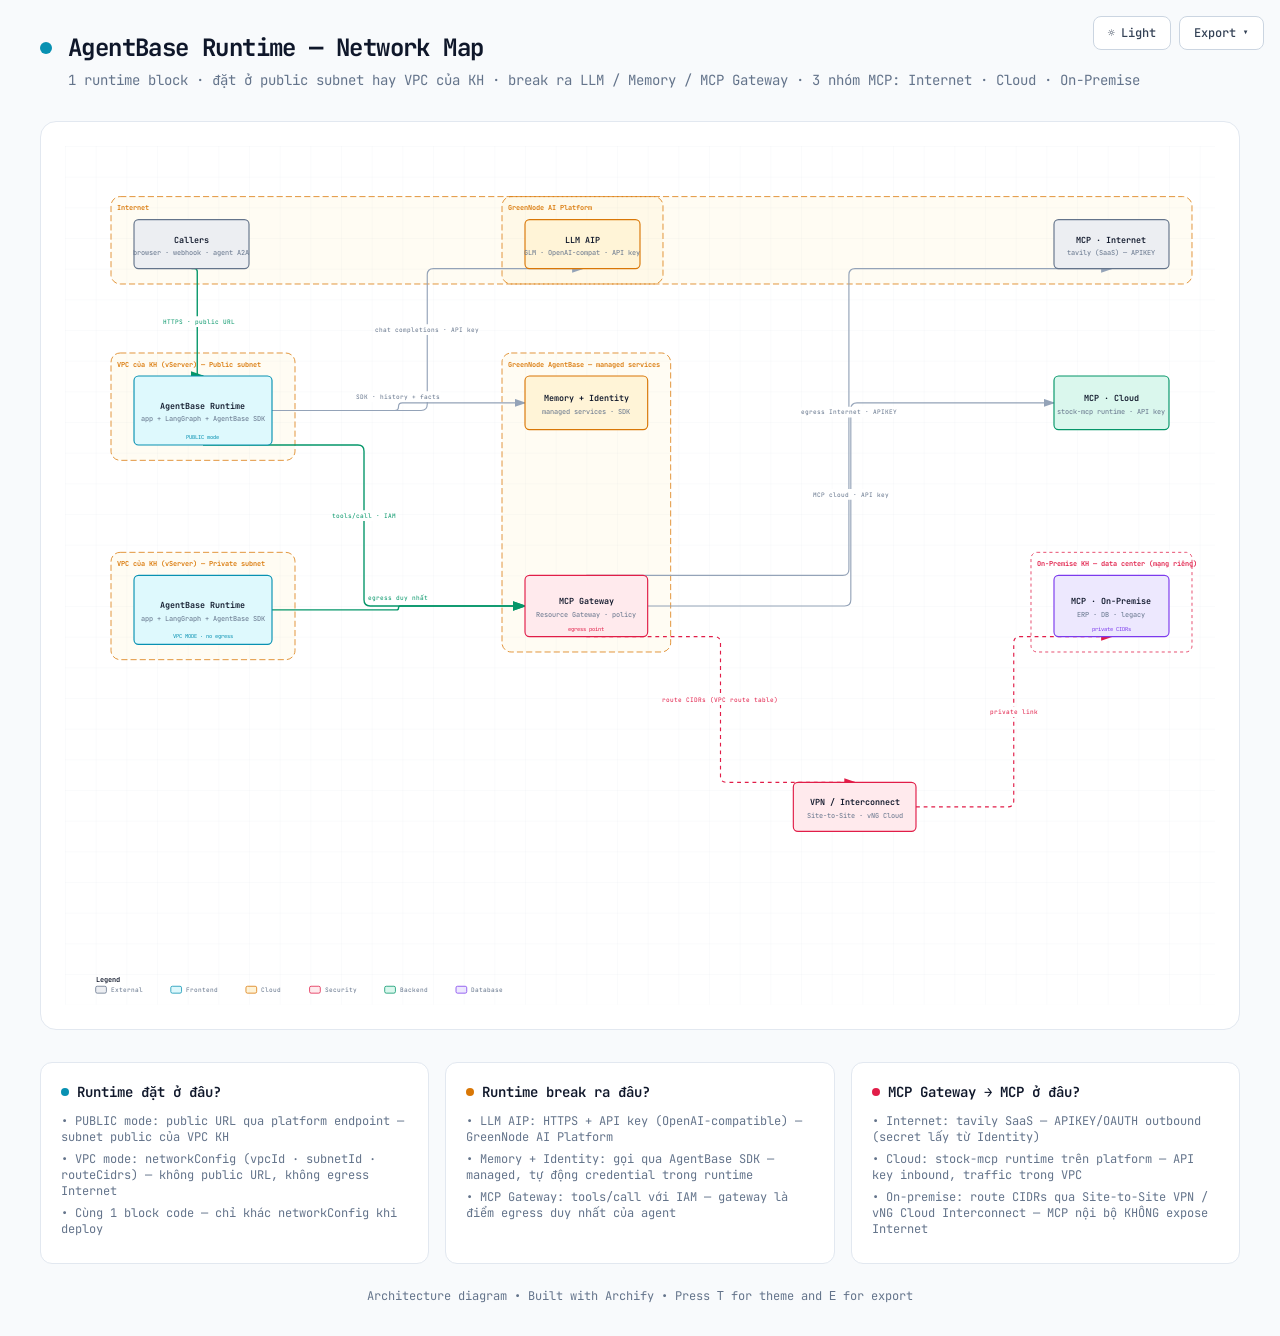
==== docs/agentbase-network-map.html @ 0da99947 "docs: network map AWS-style — AgentBase Runtime + MCP topology + 2 use case - agentbase-network-map." ====
<!DOCTYPE html>
<html lang="en" data-theme="dark">
<head>
  <meta charset="UTF-8">
  <meta name="viewport" content="width=device-width, initial-scale=1.0">
  <meta name="generator" content="archify 2.11.0">
  <title>AgentBase Runtime — Network Map Diagram</title>
  <script>
    // Resolve the theme before first paint so light-preference users don't
    // see a dark flash. The toolbar script below re-applies with UI state.
    (function () {
      try {
        var theme = null;
        try {
          var param = new URLSearchParams(window.location.search).get('theme');
          if (param === 'light' || param === 'dark') theme = param;
        } catch (_) {}
        if (!theme) {
          try { theme = localStorage.getItem('archify-theme'); } catch (_) {}
        }
        if (theme !== 'light' && theme !== 'dark') {
          theme = window.matchMedia('(prefers-color-scheme: light)').matches ? 'light' : 'dark';
        }
        document.documentElement.setAttribute('data-theme', theme);
      } catch (_) {}
    })();
  </script>
  <!-- Async font load: a blackholed network must not block first paint.
       The body font stack falls back to system monospace until it lands. -->
  <link rel="preconnect" href="https://fonts.gstatic.com" crossorigin>
  <link href="https://fonts.googleapis.com/css2?family=JetBrains+Mono:wght@400;500;600;700&display=swap"
        rel="stylesheet" media="print" onload="this.media='all'">
  <noscript>
    <link href="https://fonts.googleapis.com/css2?family=JetBrains+Mono:wght@400;500;600;700&display=swap" rel="stylesheet">
  </noscript>
  <style>
    /* ==========================================================
       THEME VARIABLES — switch by toggling [data-theme] on <html>
       ========================================================== */
    :root,
    [data-theme="dark"] {
      --bg: #020617;
      --grid: #1e293b;
      --text: #ffffff;
      --text-muted: #94a3b8;
      --text-dim: #475569;
      /* UI chrome (menu hints, footer) needs more contrast than SVG .t-dim accents */
      --text-faint: #7d8da1;

      --panel: rgba(15, 23, 42, 0.5);
      --panel-border: #1e293b;
      --lane-fill: rgba(15, 23, 42, 0.22);
      --lane-stroke: #334155;

      --arrow: #64748b;
      --arrow-emphasis: #34d399;

      /* Opaque mask color used behind semi-transparent component fills
         so the arrows drawn underneath are properly hidden. */
      --mask: #0f172a;

      --frontend-fill:    rgba(8, 51, 68, 0.4);
      --frontend-stroke:  #22d3ee;
      --backend-fill:     rgba(6, 78, 59, 0.4);
      --backend-stroke:   #34d399;
      --database-fill:    rgba(76, 29, 149, 0.4);
      --database-stroke:  #a78bfa;
      --cloud-fill:       rgba(120, 53, 15, 0.3);
      --cloud-stroke:     #fbbf24;
      --security-fill:    rgba(136, 19, 55, 0.4);
      --security-stroke:  #fb7185;
      --messagebus-fill:  rgba(251, 146, 60, 0.3);
      --messagebus-stroke:#fb923c;
      --external-fill:    rgba(30, 41, 59, 0.5);
      --external-stroke:  #94a3b8;

      --toolbar-bg:       rgba(15, 23, 42, 0.8);
      --toolbar-border:   #334155;
      --toolbar-text:     #e2e8f0;
      --toolbar-hover:    rgba(15, 23, 42, 0.95);
      --toolbar-menu-bg:  #0f172a;
    }

    [data-theme="light"] {
      --bg: #f8fafc;
      --grid: #e2e8f0;
      --text: #0f172a;
      --text-muted: #64748b;
      --text-dim: #94a3b8;
      --text-faint: #64748b;

      --panel: #ffffff;
      --panel-border: #e2e8f0;
      --lane-fill: rgba(248, 250, 252, 0.65);
      --lane-stroke: #cbd5e1;

      --arrow: #94a3b8;
      --arrow-emphasis: #059669;

      --mask: #ffffff;

      --frontend-fill:    rgba(34, 211, 238, 0.15);
      --frontend-stroke:  #0891b2;
      --backend-fill:     rgba(52, 211, 153, 0.18);
      --backend-stroke:   #059669;
      --database-fill:    rgba(167, 139, 250, 0.2);
      --database-stroke:  #7c3aed;
      --cloud-fill:       rgba(251, 191, 36, 0.18);
      --cloud-stroke:     #d97706;
      --security-fill:    rgba(251, 113, 133, 0.15);
      --security-stroke:  #e11d48;
      --messagebus-fill:  rgba(251, 146, 60, 0.15);
      --messagebus-stroke:#ea580c;
      --external-fill:    rgba(148, 163, 184, 0.18);
      --external-stroke:  #64748b;

      --toolbar-bg:       rgba(255, 255, 255, 0.92);
      --toolbar-border:   #cbd5e1;
      --toolbar-text:     #334155;
      --toolbar-hover:    #ffffff;
      --toolbar-menu-bg:  #ffffff;
    }

    * { margin: 0; padding: 0; box-sizing: border-box; }

    body {
      font-family: 'JetBrains Mono', ui-monospace, SFMono-Regular, Menlo, Consolas, 'DejaVu Sans Mono', 'Liberation Mono', 'Noto Sans Mono CJK SC', 'PingFang SC', 'Hiragino Sans GB', 'Microsoft YaHei', monospace;
      background: var(--bg);
      min-height: 100vh;
      padding: 2rem;
      color: var(--text);
      transition: background 0.2s ease, color 0.2s ease;
    }

    .container { max-width: 1200px; margin: 0 auto; }

    .header { margin-bottom: 2rem; }

    .header-row {
      display: flex;
      align-items: center;
      gap: 1rem;
      margin-bottom: 0.5rem;
    }

    .pulse-dot {
      width: 12px;
      height: 12px;
      background: var(--frontend-stroke);
      border-radius: 50%;
      animation: pulse 2s infinite;
    }

    @keyframes pulse {
      0%, 100% { opacity: 1; }
      50% { opacity: 0.5; }
    }

    h1 {
      font-size: 1.5rem;
      font-weight: 700;
      letter-spacing: -0.025em;
    }

    .subtitle {
      color: var(--text-muted);
      font-size: 0.875rem;
      margin-left: 1.75rem;
    }

    .diagram-container {
      background: var(--panel);
      border-radius: 1rem;
      border: 1px solid var(--panel-border);
      padding: 1.5rem;
      overflow-x: auto;
    }

    svg {
      width: 100%;
      min-width: min(900px, 100%);
      display: block;
    }

    .cards {
      display: grid;
      grid-template-columns: repeat(auto-fit, minmax(280px, 1fr));
      gap: 1rem;
      margin-top: 2rem;
    }

    .card {
      background: var(--panel);
      border-radius: 0.75rem;
      border: 1px solid var(--panel-border);
      padding: 1.25rem;
    }

    .card-header {
      display: flex;
      align-items: center;
      gap: 0.5rem;
      margin-bottom: 0.75rem;
    }

    .card-dot {
      width: 8px;
      height: 8px;
      border-radius: 50%;
    }

    .card-dot.cyan     { background: var(--frontend-stroke); }
    .card-dot.emerald  { background: var(--backend-stroke); }
    .card-dot.violet   { background: var(--database-stroke); }
    .card-dot.amber    { background: var(--cloud-stroke); }
    .card-dot.rose     { background: var(--security-stroke); }
    .card-dot.orange   { background: var(--messagebus-stroke); }
    .card-dot.slate    { background: var(--external-stroke); }

    .card h3 { font-size: 0.875rem; font-weight: 600; color: var(--text); }

    .card ul {
      list-style: none;
      color: var(--text-muted);
      font-size: 0.75rem;
    }

    .card li { margin-bottom: 0.375rem; }

    .footer {
      text-align: center;
      margin-top: 1.5rem;
      color: var(--text-faint);
      font-size: 0.75rem;
    }

    /* ==========================================================
       Print stylesheet — hide interactive controls, force light,
       drop the grid so the diagram doesn't waste ink, use landscape
       so wide diagrams fit, pack summary cards into 2 columns to
       avoid an orphan card on a trailing page.
       ========================================================== */
    @page { size: landscape; margin: 1.5cm; }

    @media print {
      /* Force the FULL light palette — including component fills/strokes and
         lane/arrow colors — so printing from dark theme doesn't put neon
         strokes and translucent dark fills on white paper. */
      :root, [data-theme="dark"], [data-theme="light"] {
        --bg: #ffffff;
        --grid: transparent;
        --panel: #ffffff;
        --panel-border: #e2e8f0;
        --text: #0f172a;
        --text-muted: #475569;
        --text-dim: #94a3b8;
        --text-faint: #64748b;
        --mask: #ffffff;
        --lane-fill: rgba(248, 250, 252, 0.65);
        --lane-stroke: #cbd5e1;
        --arrow: #94a3b8;
        --arrow-emphasis: #059669;
        --frontend-fill:    rgba(34, 211, 238, 0.15);
        --frontend-stroke:  #0891b2;
        --backend-fill:     rgba(52, 211, 153, 0.18);
        --backend-stroke:   #059669;
        --database-fill:    rgba(167, 139, 250, 0.2);
        --database-stroke:  #7c3aed;
        --cloud-fill:       rgba(251, 191, 36, 0.18);
        --cloud-stroke:     #d97706;
        --security-fill:    rgba(251, 113, 133, 0.15);
        --security-stroke:  #e11d48;
        --messagebus-fill:  rgba(251, 146, 60, 0.15);
        --messagebus-stroke:#ea580c;
        --external-fill:    rgba(148, 163, 184, 0.18);
        --external-stroke:  #64748b;
      }
      body { background: #ffffff !important; padding: 0; }
      .container { max-width: none; }
      .toolbar, .archify-toast, .no-print { display: none !important; }
      .diagram-container, .card { box-shadow: none; border-color: #e2e8f0; }
      .cards { grid-template-columns: 1fr 1fr; }
      /* Ensure elements break sensibly across pages */
      .card { break-inside: avoid; page-break-inside: avoid; }
      .diagram-container { break-inside: avoid; page-break-inside: avoid; }
      h1, .subtitle { color: #0f172a; }
    }

    /* ==========================================================
       TOOLBAR (theme toggle + export menu)
       ========================================================== */
    .toolbar {
      position: fixed;
      top: 1rem;
      right: 1rem;
      display: flex;
      gap: 0.5rem;
      z-index: 100;
    }
    .toolbar button {
      background: var(--toolbar-bg);
      color: var(--toolbar-text);
      border: 1px solid var(--toolbar-border);
      padding: 0.5rem 0.875rem;
      border-radius: 0.5rem;
      font-family: inherit;
      font-size: 0.75rem;
      font-weight: 500;
      cursor: pointer;
      backdrop-filter: blur(8px);
      transition: background 0.15s, border-color 0.15s;
      display: inline-flex;
      align-items: center;
      gap: 0.375rem;
    }
    .toolbar button:hover {
      background: var(--toolbar-hover);
      border-color: var(--arrow);
    }
    .toolbar button:focus-visible {
      outline: 2px solid var(--frontend-stroke);
      outline-offset: 2px;
    }
    .toolbar .export-wrap { position: relative; }
    .toolbar .export-menu {
      position: absolute;
      top: calc(100% + 0.375rem);
      right: 0;
      background: var(--toolbar-menu-bg);
      border: 1px solid var(--toolbar-border);
      border-radius: 0.5rem;
      padding: 0.375rem;
      min-width: 160px;
      display: none;
      flex-direction: column;
      box-shadow: 0 4px 20px rgba(0,0,0,0.25);
    }
    .toolbar .export-menu.open { display: flex; }
    .toolbar .export-menu button {
      background: transparent;
      border: 0;
      justify-content: space-between;
      width: 100%;
      text-align: left;
      padding: 0.5rem 0.75rem;
    }
    .toolbar .export-menu button:hover {
      background: var(--toolbar-hover);
    }
    .toolbar .export-menu .hint {
      color: var(--text-faint);
      font-size: 0.625rem;
    }
    .toolbar .export-menu hr {
      border: 0;
      border-top: 1px solid var(--toolbar-border);
      margin: 0.25rem 0.375rem;
      opacity: 0.5;
    }

    /* Toast — brief feedback for actions like "copied" */
    .archify-toast {
      position: fixed;
      top: 1rem;
      left: 50%;
      transform: translateX(-50%) translateY(-8px);
      background: var(--toolbar-menu-bg);
      color: var(--text);
      border: 1px solid var(--toolbar-border);
      padding: 0.5rem 1rem;
      border-radius: 0.5rem;
      font-family: inherit;
      font-size: 0.75rem;
      opacity: 0;
      transition: opacity 0.2s, transform 0.2s;
      z-index: 200;
      pointer-events: none;
      box-shadow: 0 4px 20px rgba(0,0,0,0.25);
    }
    .archify-toast.show {
      opacity: 1;
      transform: translateX(-50%) translateY(0);
    }

    @media (max-width: 720px) {
      body { padding: 1rem; }
      .toolbar {
        position: static;
        justify-content: flex-end;
        margin-bottom: 1rem;
      }
      .header { margin-bottom: 1.25rem; }
      .header-row {
        gap: 0.75rem;
        align-items: flex-start;
      }
      h1 {
        font-size: 1.25rem;
        line-height: 1.25;
      }
      .subtitle {
        margin-left: 0;
        font-size: 0.8125rem;
        line-height: 1.55;
      }
      .diagram-container {
        padding: 0.75rem;
        border-radius: 0.75rem;
      }
      .cards {
        grid-template-columns: 1fr;
        margin-top: 1rem;
      }
    }

    /* ==========================================================
       SVG SEMANTIC CLASSES — use these instead of inline fill/stroke
       ========================================================== */
    .c-grid       { stroke: var(--grid); fill: none; }
    .c-mask       { fill: var(--mask); stroke: none; }

    .c-frontend   { fill: var(--frontend-fill);   stroke: var(--frontend-stroke); }
    .c-backend    { fill: var(--backend-fill);    stroke: var(--backend-stroke); }
    .c-database   { fill: var(--database-fill);   stroke: var(--database-stroke); }
    .c-cloud      { fill: var(--cloud-fill);      stroke: var(--cloud-stroke); }
    .c-security   { fill: var(--security-fill);   stroke: var(--security-stroke); }
    .c-messagebus { fill: var(--messagebus-fill); stroke: var(--messagebus-stroke); }
    .c-external   { fill: var(--external-fill);   stroke: var(--external-stroke); }

    /* Text helpers */
    .t-primary { fill: var(--text); }
    .t-muted   { fill: var(--text-muted); }
    .t-dim     { fill: var(--text-dim); }
    .t-frontend   { fill: var(--frontend-stroke); }
    .t-backend    { fill: var(--backend-stroke); }
    .t-database   { fill: var(--database-stroke); }
    .t-cloud      { fill: var(--cloud-stroke); }
    .t-security   { fill: var(--security-stroke); }
    .t-messagebus { fill: var(--messagebus-stroke); }
    .t-external   { fill: var(--external-stroke); }

    /* Arrows */
    .a-default   { stroke: var(--arrow); fill: none; }
    .a-emphasis  { stroke: var(--arrow-emphasis); fill: none; }
    .a-security  { stroke: var(--security-stroke); fill: none; stroke-dasharray: 5,5; }
    .a-dashed    { stroke: var(--database-stroke); fill: none; stroke-dasharray: 4,4; }

    /* Arrowhead markers reference these */
    .m-default   { fill: var(--arrow); }
    .m-emphasis  { fill: var(--arrow-emphasis); }
    .m-security  { fill: var(--security-stroke); }
    .m-dashed    { fill: var(--database-stroke); }

    /* Dashed boundary variants */
    .c-security-group { fill: transparent; stroke: var(--security-stroke); stroke-dasharray: 4,4; }
    .c-region         { fill: rgba(251, 191, 36, 0.05); stroke: var(--cloud-stroke); stroke-dasharray: 8,4; }
    .c-lane           { fill: var(--lane-fill); stroke: var(--lane-stroke); stroke-dasharray: 6,6; }

    /* Optional trace animation, enabled only by meta.animation = "trace".
       Static diagrams do not carry data-animation and render exactly as before. */
    svg[data-animation="trace"] [data-animate="edge"] {
      stroke-dasharray: 10 8;
      stroke-dashoffset: 54;
      animation: archify-edge-flow 2.4s linear infinite;
      animation-delay: calc(var(--step, 0) * 160ms);
    }
    svg[data-animation="trace"] [data-animate="node"] {
      transform-box: fill-box;
      transform-origin: center;
      animation: archify-node-pulse 3.6s ease-in-out infinite;
      animation-delay: calc(var(--step, 0) * 160ms);
    }
    @keyframes archify-edge-flow {
      to { stroke-dashoffset: 0; }
    }
    @keyframes archify-node-pulse {
      0%, 72%, 100% { filter: none; stroke-width: 1.5; }
      18%, 36% {
        filter: drop-shadow(0 0 8px var(--arrow-emphasis));
        stroke-width: 2.4;
      }
    }
    @media (prefers-reduced-motion: reduce) {
      svg[data-animation="trace"] [data-animate] {
        animation: none !important;
        stroke-dashoffset: 0;
      }
    }
  </style>
</head>
<body>
  <!-- Toolbar: theme toggle + export menu (present on every generated diagram)
       Keyboard: T toggles theme, E opens export menu (when no input focused) -->
  <div class="toolbar" role="toolbar" aria-label="Diagram actions">
    <button id="btn-theme" type="button"
            title="Toggle theme (T)"
            aria-label="Toggle color theme"
            aria-pressed="false">
      <span id="theme-icon" aria-hidden="true">&#9790;</span>
      <span id="theme-label">Dark</span>
    </button>
    <div class="export-wrap">
      <button id="btn-export" type="button"
              title="Export diagram (E)"
              aria-label="Export diagram"
              aria-haspopup="menu"
              aria-expanded="false"
              aria-controls="export-menu">
        Export <span aria-hidden="true">&#9662;</span>
      </button>
      <div class="export-menu" id="export-menu" role="menu" aria-label="Export">
        <button data-action="copy"  type="button" role="menuitem" tabindex="-1">Copy to clipboard <span class="hint">PNG</span></button>
        <hr role="separator">
        <button data-format="png"   type="button" role="menuitem" tabindex="-1">Download PNG</button>
        <button data-format="jpeg"  type="button" role="menuitem" tabindex="-1">Download JPEG</button>
        <button data-format="webp"  type="button" role="menuitem" tabindex="-1">Download WebP</button>
        <hr role="separator">
        <button data-format="svg"   type="button" role="menuitem" tabindex="-1">Download SVG <span class="hint">vector</span></button>
      </div>
    </div>
  </div>

  <div class="container">
    <!-- Header -->
    <div class="header">
      <div class="header-row">
        <div class="pulse-dot"></div>
        <h1>AgentBase Runtime — Network Map</h1>
      </div>
      <p class="subtitle">1 runtime block · đặt ở public subnet hay VPC của KH · break ra LLM / Memory / MCP Gateway · 3 nhóm MCP: Internet · Cloud · On-Premise</p>
    </div>

    <!-- Main Diagram -->
    <div class="diagram-container">
      <svg viewBox="0 0 1500 1120" role="img" aria-label="AgentBase Runtime — Network Map — 1 runtime block · đặt ở public subnet hay VPC của KH · break ra LLM / Memory / MCP Gateway · 3 nhóm MCP: Internet · Cloud · On-Premise (architecture diagram)">
        <!-- Definitions -->
        <defs>
          <marker id="arrowhead" markerWidth="10" markerHeight="7" refX="9" refY="3.5" orient="auto">
            <polygon points="0 0, 10 3.5, 0 7" class="m-default" />
          </marker>
          <marker id="arrowhead-emphasis" markerWidth="10" markerHeight="7" refX="9" refY="3.5" orient="auto">
            <polygon points="0 0, 10 3.5, 0 7" class="m-emphasis" />
          </marker>
          <marker id="arrowhead-security" markerWidth="10" markerHeight="7" refX="9" refY="3.5" orient="auto">
            <polygon points="0 0, 10 3.5, 0 7" class="m-security" />
          </marker>
          <marker id="arrowhead-dashed" markerWidth="10" markerHeight="7" refX="9" refY="3.5" orient="auto">
            <polygon points="0 0, 10 3.5, 0 7" class="m-dashed" />
          </marker>
          <pattern id="grid" width="40" height="40" patternUnits="userSpaceOnUse">
            <path d="M 40 0 L 0 0 0 40" class="c-grid" stroke-width="0.5"/>
          </pattern>
        </defs>

        <!-- Background Grid -->
        <rect width="100%" height="100%" fill="url(#grid)" />

        <!-- Boundaries (behind everything) -->
        <rect x="60" y="66" width="1410" height="114" rx="12" class="c-region" stroke-width="1"/>
        <text x="68" y="84" class="t-cloud" font-size="9" font-weight="600">Internet</text>

        <rect x="570" y="66" width="210" height="114" rx="12" class="c-region" stroke-width="1"/>
        <text x="578" y="84" class="t-cloud" font-size="9" font-weight="600">GreenNode AI Platform</text>

        <rect x="60" y="270" width="240" height="140" rx="12" class="c-region" stroke-width="1"/>
        <text x="68" y="288" class="t-cloud" font-size="9" font-weight="600">VPC của KH (vServer) — Public subnet</text>

        <rect x="60" y="530" width="240" height="140" rx="12" class="c-region" stroke-width="1"/>
        <text x="68" y="548" class="t-cloud" font-size="9" font-weight="600">VPC của KH (vServer) — Private subnet</text>

        <rect x="570" y="270" width="220" height="390" rx="12" class="c-region" stroke-width="1"/>
        <text x="578" y="288" class="t-cloud" font-size="9" font-weight="600">GreenNode AgentBase — managed services</text>

        <rect x="1260" y="530" width="210" height="130" rx="8" class="c-security-group" stroke-width="1"/>
        <text x="1268" y="548" class="t-security" font-size="9" font-weight="600">On-Premise KH — data center (mạng riêng)</text>

        <!-- Connection paths (before components for correct z-order) -->
        <path d="M 165 160 L 168.75 160 Q 172.5 160 172.5 163.75 L 172.5 296.25 Q 172.5 300 176.25 300 L 180 300" class="a-emphasis" stroke-width="1.8" marker-end="url(#arrowhead-emphasis)"/>
        <path d="M 270 345 L 464.5 345 Q 472.5 345 472.5 337 L 472.5 168 Q 472.5 160 480.5 160 L 675 160" class="a-default" stroke-width="1.5" marker-end="url(#arrowhead)"/>
        <path d="M 270 345 L 430 345 Q 435 345 435 340 L 435 340 Q 435 335 440 335 L 600 335" class="a-default" stroke-width="1.5" marker-end="url(#arrowhead)"/>
        <path d="M 180 390 L 382 390 Q 390 390 390 398 L 390 592 Q 390 600 398 600 L 600 600" class="a-emphasis" stroke-width="1.8" marker-end="url(#arrowhead-emphasis)"/>
        <path d="M 270 605 L 432.5 605 Q 435 605 435 602.5 L 435 602.5 Q 435 600 437.5 600 L 600 600" class="a-emphasis" stroke-width="1.8" marker-end="url(#arrowhead-emphasis)"/>
        <path d="M 680 560 L 1014.5 560 Q 1022.5 560 1022.5 552 L 1022.5 168 Q 1022.5 160 1030.5 160 L 1365 160" class="a-default" stroke-width="1.5" marker-end="url(#arrowhead)"/>
        <path d="M 760 600 L 1017 600 Q 1025 600 1025 592 L 1025 343 Q 1025 335 1033 335 L 1290 335" class="a-default" stroke-width="1.5" marker-end="url(#arrowhead)"/>
        <path d="M 680 640 L 847 640 Q 855 640 855 648 L 855 822 Q 855 830 863 830 L 1030 830" class="a-security" stroke-width="1.5" marker-end="url(#arrowhead-security)"/>
        <path d="M 1110 862 L 1229.5 862 Q 1237.5 862 1237.5 854 L 1237.5 648 Q 1237.5 640 1245.5 640 L 1365 640" class="a-security" stroke-width="1.5" marker-end="url(#arrowhead-security)"/>

        <!-- Components -->
        <rect x="90" y="96" width="150" height="64" rx="6" class="c-mask"/>
        <rect x="90" y="96" width="150" height="64" rx="6" class="c-external" stroke-width="1.5"/>
        <text x="165" y="126" class="t-primary" font-size="11" font-weight="600" text-anchor="middle">Callers</text>
        <text x="165" y="142" class="t-muted" font-size="9" text-anchor="middle">browser · webhook · agent A2A</text>

        <rect x="1290" y="96" width="150" height="64" rx="6" class="c-mask"/>
        <rect x="1290" y="96" width="150" height="64" rx="6" class="c-external" stroke-width="1.5"/>
        <text x="1365" y="126" class="t-primary" font-size="11" font-weight="600" text-anchor="middle">MCP · Internet</text>
        <text x="1365" y="142" class="t-muted" font-size="9" text-anchor="middle">tavily (SaaS) — APIKEY</text>

        <rect x="90" y="300" width="180" height="90" rx="6" class="c-mask"/>
        <rect x="90" y="300" width="180" height="90" rx="6" class="c-frontend" stroke-width="1.5"/>
        <text x="180" y="343" class="t-primary" font-size="11" font-weight="600" text-anchor="middle">AgentBase Runtime</text>
        <text x="180" y="359" class="t-muted" font-size="9" text-anchor="middle">app + LangGraph + AgentBase SDK</text>
        <text x="180" y="382" class="t-frontend" font-size="7" text-anchor="middle">PUBLIC mode</text>

        <rect x="90" y="560" width="180" height="90" rx="6" class="c-mask"/>
        <rect x="90" y="560" width="180" height="90" rx="6" class="c-frontend" stroke-width="1.5"/>
        <text x="180" y="603" class="t-primary" font-size="11" font-weight="600" text-anchor="middle">AgentBase Runtime</text>
        <text x="180" y="619" class="t-muted" font-size="9" text-anchor="middle">app + LangGraph + AgentBase SDK</text>
        <text x="180" y="642" class="t-frontend" font-size="7" text-anchor="middle">VPC MODE · no egress</text>

        <rect x="600" y="96" width="150" height="64" rx="6" class="c-mask"/>
        <rect x="600" y="96" width="150" height="64" rx="6" class="c-cloud" stroke-width="1.5"/>
        <text x="675" y="126" class="t-primary" font-size="11" font-weight="600" text-anchor="middle">LLM AIP</text>
        <text x="675" y="142" class="t-muted" font-size="9" text-anchor="middle">GLM · OpenAI-compat · API key</text>

        <rect x="600" y="300" width="160" height="70" rx="6" class="c-mask"/>
        <rect x="600" y="300" width="160" height="70" rx="6" class="c-cloud" stroke-width="1.5"/>
        <text x="680" y="333" class="t-primary" font-size="11" font-weight="600" text-anchor="middle">Memory + Identity</text>
        <text x="680" y="349" class="t-muted" font-size="9" text-anchor="middle">managed services · SDK</text>

        <rect x="600" y="560" width="160" height="80" rx="6" class="c-mask"/>
        <rect x="600" y="560" width="160" height="80" rx="6" class="c-security" stroke-width="1.5"/>
        <text x="680" y="598" class="t-primary" font-size="11" font-weight="600" text-anchor="middle">MCP Gateway</text>
        <text x="680" y="614" class="t-muted" font-size="9" text-anchor="middle">Resource Gateway · policy</text>
        <text x="680" y="632" class="t-security" font-size="7" text-anchor="middle">egress point</text>

        <rect x="1290" y="300" width="150" height="70" rx="6" class="c-mask"/>
        <rect x="1290" y="300" width="150" height="70" rx="6" class="c-backend" stroke-width="1.5"/>
        <text x="1365" y="333" class="t-primary" font-size="11" font-weight="600" text-anchor="middle">MCP · Cloud</text>
        <text x="1365" y="349" class="t-muted" font-size="9" text-anchor="middle">stock-mcp runtime · API key</text>

        <rect x="950" y="830" width="160" height="64" rx="6" class="c-mask"/>
        <rect x="950" y="830" width="160" height="64" rx="6" class="c-security" stroke-width="1.5"/>
        <text x="1030" y="860" class="t-primary" font-size="11" font-weight="600" text-anchor="middle">VPN / Interconnect</text>
        <text x="1030" y="876" class="t-muted" font-size="9" text-anchor="middle">Site-to-Site · vNG Cloud</text>

        <rect x="1290" y="560" width="150" height="80" rx="6" class="c-mask"/>
        <rect x="1290" y="560" width="150" height="80" rx="6" class="c-database" stroke-width="1.5"/>
        <text x="1365" y="598" class="t-primary" font-size="11" font-weight="600" text-anchor="middle">MCP · On-Premise</text>
        <text x="1365" y="614" class="t-muted" font-size="9" text-anchor="middle">ERP · DB · legacy</text>
        <text x="1365" y="632" class="t-database" font-size="7" text-anchor="middle">private CIDRs</text>

        <!-- Connection labels -->
        <rect x="126.80000000000001" y="222" width="96.39999999999999" height="14" rx="3" class="c-mask"/>
        <text x="175" y="232" class="t-backend" font-size="8" text-anchor="middle">HTTPS · public URL</text>
        <rect x="405.1" y="232.5" width="134.8" height="14" rx="3" class="c-mask"/>
        <text x="472.5" y="242.5" class="t-muted" font-size="8" text-anchor="middle">chat completions · API key</text>
        <rect x="379.6" y="320" width="110.8" height="14" rx="3" class="c-mask"/>
        <text x="435" y="330" class="t-muted" font-size="8" text-anchor="middle">SDK · history + facts</text>
        <rect x="346.6" y="475" width="86.8" height="14" rx="3" class="c-mask"/>
        <text x="390" y="485" class="t-backend" font-size="8" text-anchor="middle">tools/call · IAM</text>
        <rect x="394" y="582.5" width="82" height="14" rx="3" class="c-mask"/>
        <text x="435" y="592.5" class="t-backend" font-size="8" text-anchor="middle">egress duy nhất</text>
        <rect x="959.9" y="340" width="125.19999999999999" height="14" rx="3" class="c-mask"/>
        <text x="1022.5" y="350" class="t-muted" font-size="8" text-anchor="middle">egress Internet · APIKEY</text>
        <rect x="974.4" y="447.5" width="101.2" height="14" rx="3" class="c-mask"/>
        <text x="1025" y="457.5" class="t-muted" font-size="8" text-anchor="middle">MCP cloud · API key</text>
        <rect x="780.4" y="715" width="149.2" height="14" rx="3" class="c-mask"/>
        <text x="855" y="725" class="t-security" font-size="8" text-anchor="middle">route CIDRs (VPC route table)</text>
        <rect x="1203.7" y="731" width="67.6" height="14" rx="3" class="c-mask"/>
        <text x="1237.5" y="741" class="t-security" font-size="8" text-anchor="middle">private link</text>

        <!-- Legend -->
        <text x="40" y="1091" class="t-primary" font-size="9" font-weight="600">Legend</text>
        <rect x="40" y="1096" width="14" height="9" rx="2" class="c-external" stroke-width="1"/>
        <text x="60" y="1104" class="t-muted" font-size="8">External</text>
        <rect x="138" y="1096" width="14" height="9" rx="2" class="c-frontend" stroke-width="1"/>
        <text x="158" y="1104" class="t-muted" font-size="8">Frontend</text>
        <rect x="236" y="1096" width="14" height="9" rx="2" class="c-cloud" stroke-width="1"/>
        <text x="256" y="1104" class="t-muted" font-size="8">Cloud</text>
        <rect x="319" y="1096" width="14" height="9" rx="2" class="c-security" stroke-width="1"/>
        <text x="339" y="1104" class="t-muted" font-size="8">Security</text>
        <rect x="417" y="1096" width="14" height="9" rx="2" class="c-backend" stroke-width="1"/>
        <text x="437" y="1104" class="t-muted" font-size="8">Backend</text>
        <rect x="510" y="1096" width="14" height="9" rx="2" class="c-database" stroke-width="1"/>
        <text x="530" y="1104" class="t-muted" font-size="8">Database</text>
      </svg>
    </div>

    <!-- Info Cards -->
    <div class="cards">
      <div class="card">
        <div class="card-header">
          <div class="card-dot cyan"></div>
          <h3>Runtime đặt ở đâu?</h3>
        </div>
        <ul>
          <li>&bull; PUBLIC mode: public URL qua platform endpoint — subnet public của VPC KH</li>
          <li>&bull; VPC mode: networkConfig (vpcId · subnetId · routeCidrs) — không public URL, không egress Internet</li>
          <li>&bull; Cùng 1 block code — chỉ khác networkConfig khi deploy</li>
        </ul>
      </div>

      <div class="card">
        <div class="card-header">
          <div class="card-dot amber"></div>
          <h3>Runtime break ra đâu?</h3>
        </div>
        <ul>
          <li>&bull; LLM AIP: HTTPS + API key (OpenAI-compatible) — GreenNode AI Platform</li>
          <li>&bull; Memory + Identity: gọi qua AgentBase SDK — managed, tự động credential trong runtime</li>
          <li>&bull; MCP Gateway: tools/call với IAM — gateway là điểm egress duy nhất của agent</li>
        </ul>
      </div>

      <div class="card">
        <div class="card-header">
          <div class="card-dot rose"></div>
          <h3>MCP Gateway → MCP ở đâu?</h3>
        </div>
        <ul>
          <li>&bull; Internet: tavily SaaS — APIKEY/OAUTH outbound (secret lấy từ Identity)</li>
          <li>&bull; Cloud: stock-mcp runtime trên platform — API key inbound, traffic trong VPC</li>
          <li>&bull; On-premise: route CIDRs qua Site-to-Site VPN / vNG Cloud Interconnect — MCP nội bộ KHÔNG expose Internet</li>
        </ul>
      </div>
    </div>

    <!-- Footer -->
    <p class="footer">
      Architecture diagram &bull; Built with Archify<span class="no-print"> &bull; Press <kbd>T</kbd> for theme and <kbd>E</kbd> for export</span>
    </p>
  </div>

  <script>
    /* ============================================================
       Theme toggle — persists to localStorage, respects system pref
       ============================================================ */
    var Archify = {};

    Archify.theme = (function () {
      var STORAGE_KEY = 'archify-theme';
      var html = document.documentElement;
      var btn = document.getElementById('btn-theme');
      var icon = document.getElementById('theme-icon');
      var label = document.getElementById('theme-label');

      // localStorage can throw (blocked cookies, sandboxed iframes); the whole
      // script element dies on an uncaught error, so guard every access.
      function readStored() {
        try { return localStorage.getItem(STORAGE_KEY); } catch (_) { return null; }
      }
      function writeStored(value) {
        try { localStorage.setItem(STORAGE_KEY, value); } catch (_) {}
      }
      function urlOverride() {
        // URL param wins (useful for deterministic screenshots / share links)
        try {
          var param = new URLSearchParams(window.location.search).get('theme');
          if (param === 'light' || param === 'dark') return param;
        } catch (_) {}
        return null;
      }

      function resolveInitial() {
        var fromUrl = urlOverride();
        if (fromUrl) return fromUrl;
        var saved = readStored();
        if (saved === 'light' || saved === 'dark') return saved;
        return window.matchMedia('(prefers-color-scheme: light)').matches ? 'light' : 'dark';
      }

      function apply(theme) {
        html.setAttribute('data-theme', theme);
        icon.textContent = theme === 'dark' ? '\u263E' : '\u263C';
        label.textContent = theme === 'dark' ? 'Dark' : 'Light';
        btn.setAttribute('aria-pressed', theme === 'light' ? 'true' : 'false');
      }

      function toggle() {
        var next = html.getAttribute('data-theme') === 'dark' ? 'light' : 'dark';
        apply(next);
        writeStored(next);
      }

      apply(resolveInitial());
      btn.addEventListener('click', toggle);

      // Follow live OS theme changes while the user has no explicit preference.
      try {
        var media = window.matchMedia('(prefers-color-scheme: light)');
        var onChange = function (e) {
          var saved = readStored();
          if (urlOverride() || saved === 'light' || saved === 'dark') return;
          apply(e.matches ? 'light' : 'dark');
        };
        if (media.addEventListener) media.addEventListener('change', onChange);
        else if (media.addListener) media.addListener(onChange);
      } catch (_) {}

      return { toggle: toggle };
    })();

    /* ============================================================
       Export — PNG / JPEG / WebP / SVG (download) and Copy PNG (clipboard)

       Raster exports are always rendered at 4x source resolution for
       maximum sharpness. The trick: we set the serialized SVG's
       `width`/`height` to viewBox * 4 so the browser rasterizes the
       vectors at that resolution natively. drawImage then draws at
       the image's natural size (no upscaling = no blur).

       JPEG/WebP paint the current theme's background explicitly since
       those formats have no alpha channel.
       ============================================================ */
    (function () {
      var RASTER_SCALE = 4;

      function diagramFilename() {
        var title = (document.title || 'diagram')
          .replace(/\s+Architecture(\s+Diagram)?$/i, '')
          .replace(/\s+Diagram$/i, '')
          .trim();
        return title.replace(/[^a-z0-9_\-]+/gi, '-')
                    .toLowerCase()
                    .replace(/^-+|-+$/g, '') || 'diagram';
      }

      function currentBg() {
        return getComputedStyle(document.body).backgroundColor || '#ffffff';
      }

      /**
       * Serialize the main SVG into a standalone document.
       *
       * Two modes:
       * - Default (opts.autoTheme=false) — locks the serialized SVG to the
       *   viewer's current theme. Used by the raster pipeline
       *   (PNG/JPEG/WebP/clipboard) because canvas rasterization needs
       *   deterministic colors; a raster cannot react to
       *   prefers-color-scheme after encoding.
       * - autoTheme=true — emits BOTH dark and light variable sets plus a
       *   `@media (prefers-color-scheme)` rule so the resulting SVG
       *   self-themes when embedded in GitHub READMEs or other hosts that
       *   expose a color scheme. Used for "Download SVG".
       */
      function serializeSvg(scale, opts) {
        // scale: integer multiplier for intrinsic SVG pixel dimensions used by
        // the raster path. Defaults to 1 (natural size) for SVG download.
        scale = scale || 1;
        opts = opts || {};
        var autoTheme = opts.autoTheme === true;

        var svg = document.querySelector('.diagram-container svg');
        var clone = svg.cloneNode(true);

        var vb = svg.viewBox.baseVal;
        // Scale width/height so the browser rasterizes the vectors at target
        // resolution directly. viewBox stays unchanged so coordinates don't
        // shift. This is the key to sharp rasters — do NOT scale later via
        // canvas upscaling.
        clone.setAttribute('width', vb.width * scale);
        clone.setAttribute('height', vb.height * scale);
        clone.setAttribute('xmlns', 'http://www.w3.org/2000/svg');

        // Only the SVG-relevant rules: semantic classes, markers, and the
        // theme variable blocks. Toolbar/cards/print CSS can never apply
        // inside a standalone SVG and would only bloat the export.
        var hostStyle = (function () {
          var out = [];
          Array.prototype.forEach.call(document.styleSheets, function (sheet) {
            var rules;
            try { rules = sheet.cssRules; } catch (_) { return; } // cross-origin
            if (!rules) return;
            Array.prototype.forEach.call(rules, function (rule) {
              if (rule.type !== 1) return; // plain style rules only
              var sel = rule.selectorText || '';
              if (/(^|,)\s*(svg|:root|\[data-theme|\.c-|\.t-|\.a-|\.m-)/.test(sel)) {
                out.push(rule.cssText);
              }
            });
          });
          return out.join('\n');
        })();

        // Derive the variable list from the stylesheet so newly added theme
        // variables can never be missed by the export pipeline again
        // (--lane-fill/--lane-stroke once were).
        var varNames = (function () {
          var seen = {};
          var names = [];
          (hostStyle.match(/--[a-zA-Z0-9-]+(?=\s*:)/g) || []).forEach(function (n) {
            if (!seen[n]) { seen[n] = true; names.push(n); }
          });
          return names;
        })();

        // Resolve the full variable set for a given data-theme via an
        // off-DOM probe, independent of what the viewer is currently set to.
        function resolveVars(themeAttr) {
          var probe = document.createElement('div');
          probe.setAttribute('data-theme', themeAttr);
          probe.style.cssText = 'position:absolute;width:0;height:0;visibility:hidden;';
          document.body.appendChild(probe);
          try {
            var c = getComputedStyle(probe);
            return varNames.map(function (n) {
              return n + ': ' + c.getPropertyValue(n).trim() + ';';
            }).join(' ');
          } finally {
            document.body.removeChild(probe);
          }
        }

        // Prepend a local()-only @font-face block for each weight so that the
        // sandboxed image-rendering context used during PNG/JPEG/WebP export
        // can find JetBrains Mono if the user has it installed locally, and
        // falls through cleanly to the monospace stack otherwise. The usual
        // Google-Fonts <link> in the host document is unreachable from the
        // serialized SVG, so url()-sourced faces would just hang.
        var fontFallback = [400, 500, 600, 700].map(function (w) {
          return "@font-face { font-family: 'JetBrains Mono'; font-weight: " + w +
                 "; src: local('JetBrains Mono'), local('JetBrainsMono-Regular'); }";
        }).join('\n');

        var style = document.createElementNS('http://www.w3.org/2000/svg', 'style');
        var bgRect = document.createElementNS('http://www.w3.org/2000/svg', 'rect');
        bgRect.setAttribute('width', '100%');
        bgRect.setAttribute('height', '100%');

        if (autoTheme) {
          // Dual-theme SVG. Dark is the default (so hosts without
          // prefers-color-scheme still render), light swaps in via media
          // query, and svg[data-theme="..."] still lets downstream
          // consumers force a specific theme.
          var darkVars = resolveVars('dark');
          var lightVars = resolveVars('light');

          style.textContent =
            fontFallback + "\n" +
            "svg { font-family: 'JetBrains Mono', ui-monospace, SFMono-Regular, Menlo, Consolas, 'DejaVu Sans Mono', 'Liberation Mono', 'Noto Sans Mono CJK SC', 'PingFang SC', 'Hiragino Sans GB', 'Microsoft YaHei', monospace; }\n" +
            hostStyle + "\n" +
            ":root, svg { " + darkVars + " }\n" +
            "@media (prefers-color-scheme: light) { :root, svg { " + lightVars + " } }\n" +
            "svg[data-theme=\"light\"] { " + lightVars + " }\n" +
            "svg[data-theme=\"dark\"] { " + darkVars + " }\n" +
            "rect.c-bg-rect { fill: var(--bg); }\n";

          // Don't lock the serialized SVG to the viewer's current theme.
          clone.removeAttribute('data-theme');
          // Background follows the CSS variable, not a fixed color, so it
          // swaps with the media query.
          bgRect.setAttribute('class', 'c-bg-rect');
        } else {
          // Raster path: lock to the viewer's current theme.
          var theme = document.documentElement.getAttribute('data-theme') || 'dark';
          var themeHost = document.querySelector('[data-theme="' + theme + '"]') || document.documentElement;
          var computed = getComputedStyle(themeHost);
          var vars = varNames.map(function (n) {
            return n + ': ' + computed.getPropertyValue(n).trim() + ';';
          }).join(' ');

          // IMPORTANT: inject the resolved variables AFTER hostStyle,
          // otherwise hostStyle's ":root, [data-theme=\"dark\"] { ... }" rule
          // overrides our chosen theme via later-in-cascade equal-specificity.
          // Keep this order.
          style.textContent =
            fontFallback + "\n" +
            "svg { font-family: 'JetBrains Mono', ui-monospace, SFMono-Regular, Menlo, Consolas, 'DejaVu Sans Mono', 'Liberation Mono', 'Noto Sans Mono CJK SC', 'PingFang SC', 'Hiragino Sans GB', 'Microsoft YaHei', monospace; }\n" +
            hostStyle + "\n" +
            ":root, svg { " + vars + " }\n";

          bgRect.setAttribute('fill', computed.getPropertyValue('--bg').trim() || '#ffffff');
        }

        clone.insertBefore(style, clone.firstChild);
        clone.insertBefore(bgRect, style.nextSibling);

        return {
          svgString: new XMLSerializer().serializeToString(clone),
          width: vb.width * scale,
          height: vb.height * scale
        };
      }

      function download(blob, filename) {
        var url = URL.createObjectURL(blob);
        var a = document.createElement('a');
        a.href = url;
        a.download = filename;
        document.body.appendChild(a);
        a.click();
        a.remove();
        setTimeout(function () { URL.revokeObjectURL(url); }, 1000);
      }

      // Conservative upper bound on total canvas pixels. Older Safari on iOS
      // silently produces a blank canvas above ~16 Mpx; Chrome / Firefox /
      // desktop Safari are far higher but start failing on memory-constrained
      // devices. We pick the largest integer scale in {4,3,2,1} whose target
      // pixel count fits under this cap.
      var MAX_CANVAS_PIXELS = 16 * 1024 * 1024;

      function pickSafeScale(vbW, vbH) {
        for (var s = RASTER_SCALE; s >= 1; s--) {
          if (vbW * s * vbH * s <= MAX_CANVAS_PIXELS) return s;
        }
        return 1;
      }

      function rasterize(format) {
        // Serialize at a safe scale (RASTER_SCALE=4 by default, reduced if the
        // resulting canvas would exceed MAX_CANVAS_PIXELS). The SVG itself is
        // rasterized at target resolution natively; drawImage draws at natural
        // size — no upsampling blur.
        var svg = document.querySelector('.diagram-container svg');
        var vb = svg.viewBox.baseVal;
        var scale = pickSafeScale(vb.width, vb.height);
        var data = serializeSvg(scale);
        var svgBlob = new Blob([data.svgString], { type: 'image/svg+xml;charset=utf-8' });
        var svgUrl = URL.createObjectURL(svgBlob);

        return new Promise(function (resolve, reject) {
          var img = new Image();
          img.onload = function () {
            var canvas = document.createElement('canvas');
            canvas.width = data.width;
            canvas.height = data.height;
            var ctx = canvas.getContext('2d');
            if (format === 'jpeg') {
              ctx.fillStyle = currentBg();
              ctx.fillRect(0, 0, canvas.width, canvas.height);
            }
            // Draw at natural size — SVG was already rasterized at target res.
            ctx.drawImage(img, 0, 0);
            URL.revokeObjectURL(svgUrl);
            var mime = format === 'jpeg' ? 'image/jpeg' :
                       format === 'webp' ? 'image/webp' : 'image/png';
            var quality = format === 'png' ? undefined : 0.95;
            canvas.toBlob(function (blob) {
              if (!blob) reject(new Error('toBlob returned null for ' + format));
              else resolve(blob);
            }, mime, quality);
          };
          img.onerror = function (e) {
            URL.revokeObjectURL(svgUrl);
            reject(e);
          };
          img.src = svgUrl;
        });
      }

      var menu = document.getElementById('export-menu');
      var btn = document.getElementById('btn-export');
      var items = function () {
        return Array.prototype.slice.call(menu.querySelectorAll('button[role="menuitem"]'));
      };

      // ---- Clipboard support ----------------------------------------------
      function canCopyImage() {
        return typeof ClipboardItem !== 'undefined' &&
               navigator.clipboard &&
               typeof navigator.clipboard.write === 'function';
      }

      // ---- Raster format detection ----------------------------------------
      // canvas.toBlob('image/webp') silently returns a PNG on browsers without
      // WebP encoding (older Safari), so detect explicitly.
      function supports(format) {
        if (format === 'svg' || format === 'png') return true;
        var mime = format === 'jpeg' ? 'image/jpeg' : 'image/webp';
        try {
          var c = document.createElement('canvas');
          c.width = c.height = 2;
          return c.toDataURL(mime).indexOf('data:' + mime) === 0;
        } catch (_) { return false; }
      }

      // Gray out unsupported items.
      items().forEach(function (it) {
        if (it.dataset.format && !supports(it.dataset.format)) {
          it.disabled = true;
          it.title = 'Not supported by this browser';
          it.style.opacity = '0.5';
        }
        if (it.dataset.action === 'copy' && !canCopyImage()) {
          it.disabled = true;
          it.title = 'Clipboard image write not supported by this browser';
          it.style.opacity = '0.5';
        }
      });

      // ---- Toast ----------------------------------------------------------
      // A live region only announces CHANGES to an existing node, so the toast
      // element is created once up front and updated in place.
      var toastEl = document.createElement('div');
      toastEl.className = 'archify-toast';
      toastEl.setAttribute('role', 'status');
      document.body.appendChild(toastEl);
      var toastTimer = null;

      function toast(msg) {
        toastEl.textContent = '';
        requestAnimationFrame(function () {
          toastEl.textContent = msg;
          toastEl.classList.add('show');
        });
        clearTimeout(toastTimer);
        toastTimer = setTimeout(function () { toastEl.classList.remove('show'); }, 1500);
      }

      function open(focusLast) {
        menu.classList.add('open');
        btn.setAttribute('aria-expanded', 'true');
        var available = items().filter(function (i) { return !i.disabled; });
        var target = focusLast ? available[available.length - 1] : available[0];
        if (target) target.focus();
      }
      function close(focusTrigger) {
        menu.classList.remove('open');
        btn.setAttribute('aria-expanded', 'false');
        if (focusTrigger) btn.focus();
      }
      function isOpen() { return menu.classList.contains('open'); }

      btn.addEventListener('click', function (e) {
        e.stopPropagation();
        if (isOpen()) close(false);
        else open();
      });
      // APG menu-button pattern: ArrowDown/ArrowUp on the trigger opens the menu.
      btn.addEventListener('keydown', function (e) {
        if (e.key === 'ArrowDown' || e.key === 'ArrowUp') {
          e.preventDefault();
          if (!isOpen()) open(e.key === 'ArrowUp');
        }
      });
      document.addEventListener('click', function (e) {
        if (!menu.contains(e.target) && e.target !== btn) close(false);
      });

      // Keyboard navigation inside the menu.
      //   Menu items: Up/Down, Home/End.
      //   Esc closes + returns focus to trigger; Tab closes.
      menu.addEventListener('keydown', function (e) {
        if (e.key === 'Escape') { e.preventDefault(); close(true); return; }
        if (e.key === 'Tab')    { close(false); return; }

        var available = items().filter(function (i) { return !i.disabled; });
        var current = available.indexOf(document.activeElement);
        switch (e.key) {
          case 'ArrowDown':
            e.preventDefault();
            if (available.length) available[(current + 1 + available.length) % available.length].focus();
            break;
          case 'ArrowUp':
            e.preventDefault();
            if (available.length) available[(current - 1 + available.length) % available.length].focus();
            break;
          case 'Home':
            e.preventDefault();
            if (available[0]) available[0].focus();
            break;
          case 'End':
            e.preventDefault();
            if (available.length) available[available.length - 1].focus();
            break;
        }
      });

      function runExport(format) {
        var base = diagramFilename();
        close(true);
        return (format === 'svg'
          ? Promise.resolve(serializeSvg(1, { autoTheme: true })).then(function (d) {
              download(new Blob([d.svgString], { type: 'image/svg+xml;charset=utf-8' }), base + '.svg');
            })
          : rasterize(format).then(function (blob) {
              download(blob, base + '.' + format);
            })
        ).catch(function (err) {
          console.error(err);
          alert('Export failed: ' + (err && err.message ? err.message : format));
        });
      }

      function runCopy() {
        close(true);
        if (!canCopyImage()) {
          alert('Clipboard image write not supported in this browser.');
          return;
        }
        // WebKit requires ClipboardItem to be constructed synchronously inside
        // the user gesture — pass the pending Promise<Blob> as the item value.
        // Browsers that reject promise values throw synchronously; fall back
        // to awaiting the blob first (works in Chromium/Firefox).
        var blobPromise = rasterize('png');
        var writePromise;
        try {
          writePromise = navigator.clipboard.write([new ClipboardItem({ 'image/png': blobPromise })]);
        } catch (_) {
          writePromise = blobPromise.then(function (blob) {
            return navigator.clipboard.write([new ClipboardItem({ 'image/png': blob })]);
          });
        }
        return writePromise.then(function () {
          toast('Copied PNG to clipboard');
        }).catch(function (err) {
          console.error(err);
          alert('Copy failed: ' + (err && err.message ? err.message : 'unknown'));
        });
      }

      menu.addEventListener('click', function (e) {
        var copyBtn = e.target.closest('button[data-action="copy"]');
        if (copyBtn && !copyBtn.disabled) { runCopy(); return; }

        var formatBtn = e.target.closest('button[data-format]');
        if (formatBtn && !formatBtn.disabled) { runExport(formatBtn.dataset.format); }
      });

      Archify.exportMenu = { open: open, close: close, isOpen: isOpen, run: runExport };

      // Auto-open on page load for demo/screenshot purposes: ?openExport=1
      // Wait for fonts (so the menu doesn't flash before typography lands)
      // and paint before opening. Fallback timeout for browsers without the
      // Font Loading API.
      try {
        if (new URLSearchParams(window.location.search).get('openExport') === '1') {
          var openWhenReady = function () {
            requestAnimationFrame(function () { requestAnimationFrame(open); });
          };
          if (document.fonts && document.fonts.ready) {
            document.fonts.ready.then(openWhenReady);
          } else {
            setTimeout(openWhenReady, 200);
          }
        }
      } catch (_) {}
    })();

    /* ============================================================
       Global keyboard shortcuts
         T -> toggle theme
         E -> open export menu
       Ignored when focus is inside an input/textarea/contenteditable.
       ============================================================ */
    document.addEventListener('keydown', function (e) {
      if (e.metaKey || e.ctrlKey || e.altKey) return;
      var t = e.target;
      if (t && (t.tagName === 'INPUT' || t.tagName === 'TEXTAREA' || t.isContentEditable)) return;
      if (e.key === 't' || e.key === 'T') {
        e.preventDefault();
        Archify.theme.toggle();
      } else if (e.key === 'e' || e.key === 'E') {
        e.preventDefault();
        if (!Archify.exportMenu.isOpen()) Archify.exportMenu.open();
      }
    });
  </script>
</body>
</html>
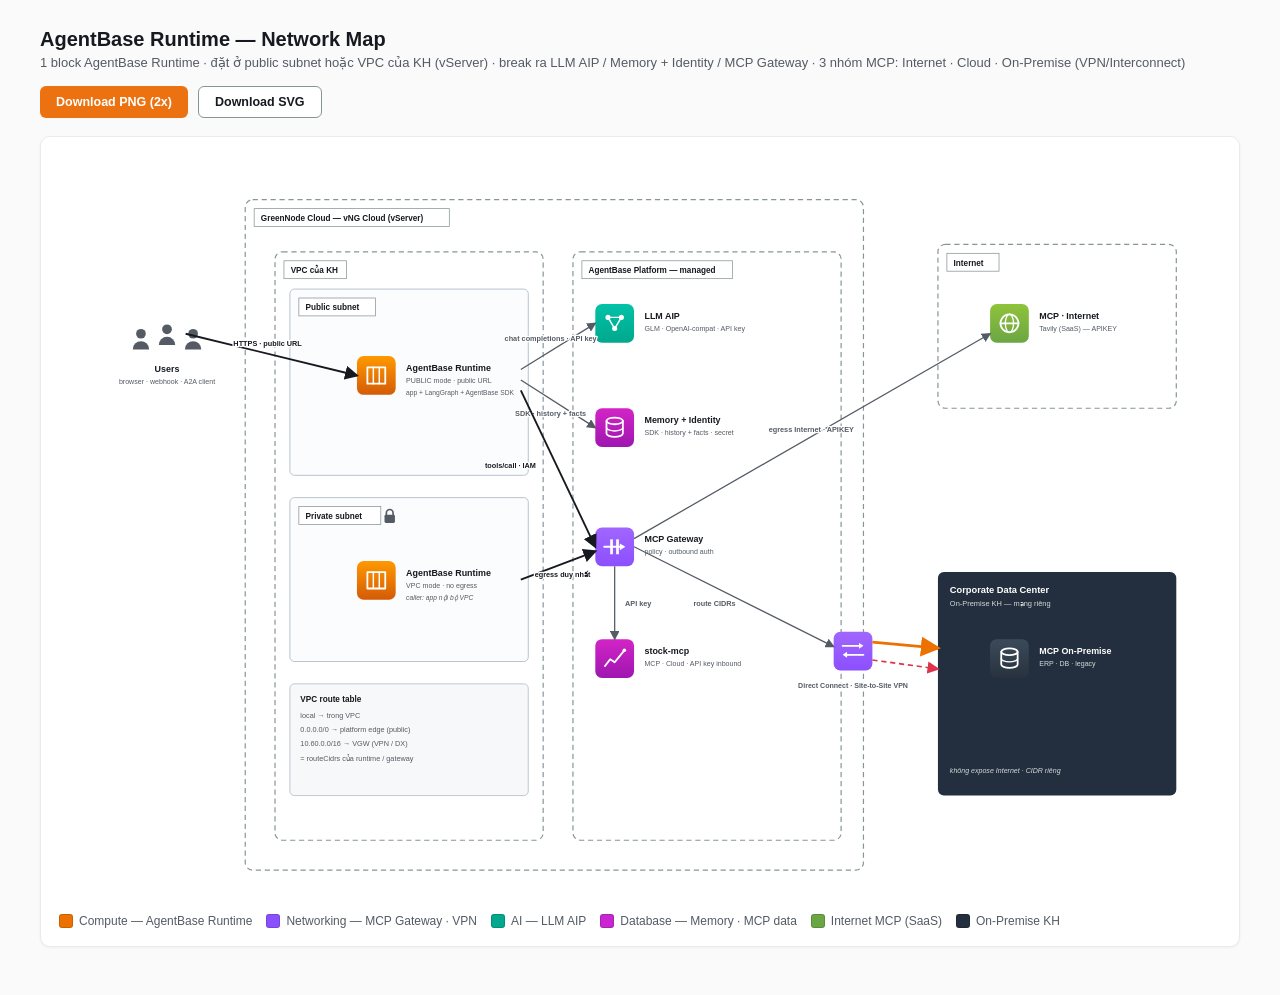
==== commit 64eca5fb: "docs: vẽ lại 3 diagram theo style AWS Architecture Diagram - generator docs/generate_aws_diagrams.py" ====
--- a/docs/agentbase-network-map.html
+++ b/docs/agentbase-network-map.html
@@ -1,1252 +1,32 @@
 <!DOCTYPE html>
-<html lang="en" data-theme="dark">
-<head>
-  <meta charset="UTF-8">
-  <meta name="viewport" content="width=device-width, initial-scale=1.0">
-  <meta name="generator" content="archify 2.11.0">
-  <title>AgentBase Runtime — Network Map Diagram</title>
-  <script>
-    // Resolve the theme before first paint so light-preference users don't
-    // see a dark flash. The toolbar script below re-applies with UI state.
-    (function () {
-      try {
-        var theme = null;
-        try {
-          var param = new URLSearchParams(window.location.search).get('theme');
-          if (param === 'light' || param === 'dark') theme = param;
-        } catch (_) {}
-        if (!theme) {
-          try { theme = localStorage.getItem('archify-theme'); } catch (_) {}
-        }
-        if (theme !== 'light' && theme !== 'dark') {
-          theme = window.matchMedia('(prefers-color-scheme: light)').matches ? 'light' : 'dark';
-        }
-        document.documentElement.setAttribute('data-theme', theme);
-      } catch (_) {}
-    })();
-  </script>
-  <!-- Async font load: a blackholed network must not block first paint.
-       The body font stack falls back to system monospace until it lands. -->
-  <link rel="preconnect" href="https://fonts.gstatic.com" crossorigin>
-  <link href="https://fonts.googleapis.com/css2?family=JetBrains+Mono:wght@400;500;600;700&display=swap"
-        rel="stylesheet" media="print" onload="this.media='all'">
-  <noscript>
-    <link href="https://fonts.googleapis.com/css2?family=JetBrains+Mono:wght@400;500;600;700&display=swap" rel="stylesheet">
-  </noscript>
-  <style>
-    /* ==========================================================
-       THEME VARIABLES — switch by toggling [data-theme] on <html>
-       ========================================================== */
-    :root,
-    [data-theme="dark"] {
-      --bg: #020617;
-      --grid: #1e293b;
-      --text: #ffffff;
-      --text-muted: #94a3b8;
-      --text-dim: #475569;
-      /* UI chrome (menu hints, footer) needs more contrast than SVG .t-dim accents */
-      --text-faint: #7d8da1;
-
-      --panel: rgba(15, 23, 42, 0.5);
-      --panel-border: #1e293b;
-      --lane-fill: rgba(15, 23, 42, 0.22);
-      --lane-stroke: #334155;
-
-      --arrow: #64748b;
-      --arrow-emphasis: #34d399;
-
-      /* Opaque mask color used behind semi-transparent component fills
-         so the arrows drawn underneath are properly hidden. */
-      --mask: #0f172a;
-
-      --frontend-fill:    rgba(8, 51, 68, 0.4);
-      --frontend-stroke:  #22d3ee;
-      --backend-fill:     rgba(6, 78, 59, 0.4);
-      --backend-stroke:   #34d399;
-      --database-fill:    rgba(76, 29, 149, 0.4);
-      --database-stroke:  #a78bfa;
-      --cloud-fill:       rgba(120, 53, 15, 0.3);
-      --cloud-stroke:     #fbbf24;
-      --security-fill:    rgba(136, 19, 55, 0.4);
-      --security-stroke:  #fb7185;
-      --messagebus-fill:  rgba(251, 146, 60, 0.3);
-      --messagebus-stroke:#fb923c;
-      --external-fill:    rgba(30, 41, 59, 0.5);
-      --external-stroke:  #94a3b8;
-
-      --toolbar-bg:       rgba(15, 23, 42, 0.8);
-      --toolbar-border:   #334155;
-      --toolbar-text:     #e2e8f0;
-      --toolbar-hover:    rgba(15, 23, 42, 0.95);
-      --toolbar-menu-bg:  #0f172a;
-    }
-
-    [data-theme="light"] {
-      --bg: #f8fafc;
-      --grid: #e2e8f0;
-      --text: #0f172a;
-      --text-muted: #64748b;
-      --text-dim: #94a3b8;
-      --text-faint: #64748b;
-
-      --panel: #ffffff;
-      --panel-border: #e2e8f0;
-      --lane-fill: rgba(248, 250, 252, 0.65);
-      --lane-stroke: #cbd5e1;
-
-      --arrow: #94a3b8;
-      --arrow-emphasis: #059669;
-
-      --mask: #ffffff;
-
-      --frontend-fill:    rgba(34, 211, 238, 0.15);
-      --frontend-stroke:  #0891b2;
-      --backend-fill:     rgba(52, 211, 153, 0.18);
-      --backend-stroke:   #059669;
-      --database-fill:    rgba(167, 139, 250, 0.2);
-      --database-stroke:  #7c3aed;
-      --cloud-fill:       rgba(251, 191, 36, 0.18);
-      --cloud-stroke:     #d97706;
-      --security-fill:    rgba(251, 113, 133, 0.15);
-      --security-stroke:  #e11d48;
-      --messagebus-fill:  rgba(251, 146, 60, 0.15);
-      --messagebus-stroke:#ea580c;
-      --external-fill:    rgba(148, 163, 184, 0.18);
-      --external-stroke:  #64748b;
-
-      --toolbar-bg:       rgba(255, 255, 255, 0.92);
-      --toolbar-border:   #cbd5e1;
-      --toolbar-text:     #334155;
-      --toolbar-hover:    #ffffff;
-      --toolbar-menu-bg:  #ffffff;
-    }
-
-    * { margin: 0; padding: 0; box-sizing: border-box; }
-
-    body {
-      font-family: 'JetBrains Mono', ui-monospace, SFMono-Regular, Menlo, Consolas, 'DejaVu Sans Mono', 'Liberation Mono', 'Noto Sans Mono CJK SC', 'PingFang SC', 'Hiragino Sans GB', 'Microsoft YaHei', monospace;
-      background: var(--bg);
-      min-height: 100vh;
-      padding: 2rem;
-      color: var(--text);
-      transition: background 0.2s ease, color 0.2s ease;
-    }
-
-    .container { max-width: 1200px; margin: 0 auto; }
-
-    .header { margin-bottom: 2rem; }
-
-    .header-row {
-      display: flex;
-      align-items: center;
-      gap: 1rem;
-      margin-bottom: 0.5rem;
-    }
-
-    .pulse-dot {
-      width: 12px;
-      height: 12px;
-      background: var(--frontend-stroke);
-      border-radius: 50%;
-      animation: pulse 2s infinite;
-    }
-
-    @keyframes pulse {
-      0%, 100% { opacity: 1; }
-      50% { opacity: 0.5; }
-    }
-
-    h1 {
-      font-size: 1.5rem;
-      font-weight: 700;
-      letter-spacing: -0.025em;
-    }
-
-    .subtitle {
-      color: var(--text-muted);
-      font-size: 0.875rem;
-      margin-left: 1.75rem;
-    }
-
-    .diagram-container {
-      background: var(--panel);
-      border-radius: 1rem;
-      border: 1px solid var(--panel-border);
-      padding: 1.5rem;
-      overflow-x: auto;
-    }
-
-    svg {
-      width: 100%;
-      min-width: min(900px, 100%);
-      display: block;
-    }
-
-    .cards {
-      display: grid;
-      grid-template-columns: repeat(auto-fit, minmax(280px, 1fr));
-      gap: 1rem;
-      margin-top: 2rem;
-    }
-
-    .card {
-      background: var(--panel);
-      border-radius: 0.75rem;
-      border: 1px solid var(--panel-border);
-      padding: 1.25rem;
-    }
-
-    .card-header {
-      display: flex;
-      align-items: center;
-      gap: 0.5rem;
-      margin-bottom: 0.75rem;
-    }
-
-    .card-dot {
-      width: 8px;
-      height: 8px;
-      border-radius: 50%;
-    }
-
-    .card-dot.cyan     { background: var(--frontend-stroke); }
-    .card-dot.emerald  { background: var(--backend-stroke); }
-    .card-dot.violet   { background: var(--database-stroke); }
-    .card-dot.amber    { background: var(--cloud-stroke); }
-    .card-dot.rose     { background: var(--security-stroke); }
-    .card-dot.orange   { background: var(--messagebus-stroke); }
-    .card-dot.slate    { background: var(--external-stroke); }
-
-    .card h3 { font-size: 0.875rem; font-weight: 600; color: var(--text); }
-
-    .card ul {
-      list-style: none;
-      color: var(--text-muted);
-      font-size: 0.75rem;
-    }
-
-    .card li { margin-bottom: 0.375rem; }
-
-    .footer {
-      text-align: center;
-      margin-top: 1.5rem;
-      color: var(--text-faint);
-      font-size: 0.75rem;
-    }
-
-    /* ==========================================================
-       Print stylesheet — hide interactive controls, force light,
-       drop the grid so the diagram doesn't waste ink, use landscape
-       so wide diagrams fit, pack summary cards into 2 columns to
-       avoid an orphan card on a trailing page.
-       ========================================================== */
-    @page { size: landscape; margin: 1.5cm; }
-
-    @media print {
-      /* Force the FULL light palette — including component fills/strokes and
-         lane/arrow colors — so printing from dark theme doesn't put neon
-         strokes and translucent dark fills on white paper. */
-      :root, [data-theme="dark"], [data-theme="light"] {
-        --bg: #ffffff;
-        --grid: transparent;
-        --panel: #ffffff;
-        --panel-border: #e2e8f0;
-        --text: #0f172a;
-        --text-muted: #475569;
-        --text-dim: #94a3b8;
-        --text-faint: #64748b;
-        --mask: #ffffff;
-        --lane-fill: rgba(248, 250, 252, 0.65);
-        --lane-stroke: #cbd5e1;
-        --arrow: #94a3b8;
-        --arrow-emphasis: #059669;
-        --frontend-fill:    rgba(34, 211, 238, 0.15);
-        --frontend-stroke:  #0891b2;
-        --backend-fill:     rgba(52, 211, 153, 0.18);
-        --backend-stroke:   #059669;
-        --database-fill:    rgba(167, 139, 250, 0.2);
-        --database-stroke:  #7c3aed;
-        --cloud-fill:       rgba(251, 191, 36, 0.18);
-        --cloud-stroke:     #d97706;
-        --security-fill:    rgba(251, 113, 133, 0.15);
-        --security-stroke:  #e11d48;
-        --messagebus-fill:  rgba(251, 146, 60, 0.15);
-        --messagebus-stroke:#ea580c;
-        --external-fill:    rgba(148, 163, 184, 0.18);
-        --external-stroke:  #64748b;
-      }
-      body { background: #ffffff !important; padding: 0; }
-      .container { max-width: none; }
-      .toolbar, .archify-toast, .no-print { display: none !important; }
-      .diagram-container, .card { box-shadow: none; border-color: #e2e8f0; }
-      .cards { grid-template-columns: 1fr 1fr; }
-      /* Ensure elements break sensibly across pages */
-      .card { break-inside: avoid; page-break-inside: avoid; }
-      .diagram-container { break-inside: avoid; page-break-inside: avoid; }
-      h1, .subtitle { color: #0f172a; }
-    }
-
-    /* ==========================================================
-       TOOLBAR (theme toggle + export menu)
-       ========================================================== */
-    .toolbar {
-      position: fixed;
-      top: 1rem;
-      right: 1rem;
-      display: flex;
-      gap: 0.5rem;
-      z-index: 100;
-    }
-    .toolbar button {
-      background: var(--toolbar-bg);
-      color: var(--toolbar-text);
-      border: 1px solid var(--toolbar-border);
-      padding: 0.5rem 0.875rem;
-      border-radius: 0.5rem;
-      font-family: inherit;
-      font-size: 0.75rem;
-      font-weight: 500;
-      cursor: pointer;
-      backdrop-filter: blur(8px);
-      transition: background 0.15s, border-color 0.15s;
-      display: inline-flex;
-      align-items: center;
-      gap: 0.375rem;
-    }
-    .toolbar button:hover {
-      background: var(--toolbar-hover);
-      border-color: var(--arrow);
-    }
-    .toolbar button:focus-visible {
-      outline: 2px solid var(--frontend-stroke);
-      outline-offset: 2px;
-    }
-    .toolbar .export-wrap { position: relative; }
-    .toolbar .export-menu {
-      position: absolute;
-      top: calc(100% + 0.375rem);
-      right: 0;
-      background: var(--toolbar-menu-bg);
-      border: 1px solid var(--toolbar-border);
-      border-radius: 0.5rem;
-      padding: 0.375rem;
-      min-width: 160px;
-      display: none;
-      flex-direction: column;
-      box-shadow: 0 4px 20px rgba(0,0,0,0.25);
-    }
-    .toolbar .export-menu.open { display: flex; }
-    .toolbar .export-menu button {
-      background: transparent;
-      border: 0;
-      justify-content: space-between;
-      width: 100%;
-      text-align: left;
-      padding: 0.5rem 0.75rem;
-    }
-    .toolbar .export-menu button:hover {
-      background: var(--toolbar-hover);
-    }
-    .toolbar .export-menu .hint {
-      color: var(--text-faint);
-      font-size: 0.625rem;
-    }
-    .toolbar .export-menu hr {
-      border: 0;
-      border-top: 1px solid var(--toolbar-border);
-      margin: 0.25rem 0.375rem;
-      opacity: 0.5;
-    }
-
-    /* Toast — brief feedback for actions like "copied" */
-    .archify-toast {
-      position: fixed;
-      top: 1rem;
-      left: 50%;
-      transform: translateX(-50%) translateY(-8px);
-      background: var(--toolbar-menu-bg);
-      color: var(--text);
-      border: 1px solid var(--toolbar-border);
-      padding: 0.5rem 1rem;
-      border-radius: 0.5rem;
-      font-family: inherit;
-      font-size: 0.75rem;
-      opacity: 0;
-      transition: opacity 0.2s, transform 0.2s;
-      z-index: 200;
-      pointer-events: none;
-      box-shadow: 0 4px 20px rgba(0,0,0,0.25);
-    }
-    .archify-toast.show {
-      opacity: 1;
-      transform: translateX(-50%) translateY(0);
-    }
-
-    @media (max-width: 720px) {
-      body { padding: 1rem; }
-      .toolbar {
-        position: static;
-        justify-content: flex-end;
-        margin-bottom: 1rem;
-      }
-      .header { margin-bottom: 1.25rem; }
-      .header-row {
-        gap: 0.75rem;
-        align-items: flex-start;
-      }
-      h1 {
-        font-size: 1.25rem;
-        line-height: 1.25;
-      }
-      .subtitle {
-        margin-left: 0;
-        font-size: 0.8125rem;
-        line-height: 1.55;
-      }
-      .diagram-container {
-        padding: 0.75rem;
-        border-radius: 0.75rem;
-      }
-      .cards {
-        grid-template-columns: 1fr;
-        margin-top: 1rem;
-      }
-    }
-
-    /* ==========================================================
-       SVG SEMANTIC CLASSES — use these instead of inline fill/stroke
-       ========================================================== */
-    .c-grid       { stroke: var(--grid); fill: none; }
-    .c-mask       { fill: var(--mask); stroke: none; }
-
-    .c-frontend   { fill: var(--frontend-fill);   stroke: var(--frontend-stroke); }
-    .c-backend    { fill: var(--backend-fill);    stroke: var(--backend-stroke); }
-    .c-database   { fill: var(--database-fill);   stroke: var(--database-stroke); }
-    .c-cloud      { fill: var(--cloud-fill);      stroke: var(--cloud-stroke); }
-    .c-security   { fill: var(--security-fill);   stroke: var(--security-stroke); }
-    .c-messagebus { fill: var(--messagebus-fill); stroke: var(--messagebus-stroke); }
-    .c-external   { fill: var(--external-fill);   stroke: var(--external-stroke); }
-
-    /* Text helpers */
-    .t-primary { fill: var(--text); }
-    .t-muted   { fill: var(--text-muted); }
-    .t-dim     { fill: var(--text-dim); }
-    .t-frontend   { fill: var(--frontend-stroke); }
-    .t-backend    { fill: var(--backend-stroke); }
-    .t-database   { fill: var(--database-stroke); }
-    .t-cloud      { fill: var(--cloud-stroke); }
-    .t-security   { fill: var(--security-stroke); }
-    .t-messagebus { fill: var(--messagebus-stroke); }
-    .t-external   { fill: var(--external-stroke); }
-
-    /* Arrows */
-    .a-default   { stroke: var(--arrow); fill: none; }
-    .a-emphasis  { stroke: var(--arrow-emphasis); fill: none; }
-    .a-security  { stroke: var(--security-stroke); fill: none; stroke-dasharray: 5,5; }
-    .a-dashed    { stroke: var(--database-stroke); fill: none; stroke-dasharray: 4,4; }
-
-    /* Arrowhead markers reference these */
-    .m-default   { fill: var(--arrow); }
-    .m-emphasis  { fill: var(--arrow-emphasis); }
-    .m-security  { fill: var(--security-stroke); }
-    .m-dashed    { fill: var(--database-stroke); }
-
-    /* Dashed boundary variants */
-    .c-security-group { fill: transparent; stroke: var(--security-stroke); stroke-dasharray: 4,4; }
-    .c-region         { fill: rgba(251, 191, 36, 0.05); stroke: var(--cloud-stroke); stroke-dasharray: 8,4; }
-    .c-lane           { fill: var(--lane-fill); stroke: var(--lane-stroke); stroke-dasharray: 6,6; }
-
-    /* Optional trace animation, enabled only by meta.animation = "trace".
-       Static diagrams do not carry data-animation and render exactly as before. */
-    svg[data-animation="trace"] [data-animate="edge"] {
-      stroke-dasharray: 10 8;
-      stroke-dashoffset: 54;
-      animation: archify-edge-flow 2.4s linear infinite;
-      animation-delay: calc(var(--step, 0) * 160ms);
-    }
-    svg[data-animation="trace"] [data-animate="node"] {
-      transform-box: fill-box;
-      transform-origin: center;
-      animation: archify-node-pulse 3.6s ease-in-out infinite;
-      animation-delay: calc(var(--step, 0) * 160ms);
-    }
-    @keyframes archify-edge-flow {
-      to { stroke-dashoffset: 0; }
-    }
-    @keyframes archify-node-pulse {
-      0%, 72%, 100% { filter: none; stroke-width: 1.5; }
-      18%, 36% {
-        filter: drop-shadow(0 0 8px var(--arrow-emphasis));
-        stroke-width: 2.4;
-      }
-    }
-    @media (prefers-reduced-motion: reduce) {
-      svg[data-animation="trace"] [data-animate] {
-        animation: none !important;
-        stroke-dashoffset: 0;
-      }
-    }
-  </style>
-</head>
-<body>
-  <!-- Toolbar: theme toggle + export menu (present on every generated diagram)
-       Keyboard: T toggles theme, E opens export menu (when no input focused) -->
-  <div class="toolbar" role="toolbar" aria-label="Diagram actions">
-    <button id="btn-theme" type="button"
-            title="Toggle theme (T)"
-            aria-label="Toggle color theme"
-            aria-pressed="false">
-      <span id="theme-icon" aria-hidden="true">&#9790;</span>
-      <span id="theme-label">Dark</span>
-    </button>
-    <div class="export-wrap">
-      <button id="btn-export" type="button"
-              title="Export diagram (E)"
-              aria-label="Export diagram"
-              aria-haspopup="menu"
-              aria-expanded="false"
-              aria-controls="export-menu">
-        Export <span aria-hidden="true">&#9662;</span>
-      </button>
-      <div class="export-menu" id="export-menu" role="menu" aria-label="Export">
-        <button data-action="copy"  type="button" role="menuitem" tabindex="-1">Copy to clipboard <span class="hint">PNG</span></button>
-        <hr role="separator">
-        <button data-format="png"   type="button" role="menuitem" tabindex="-1">Download PNG</button>
-        <button data-format="jpeg"  type="button" role="menuitem" tabindex="-1">Download JPEG</button>
-        <button data-format="webp"  type="button" role="menuitem" tabindex="-1">Download WebP</button>
-        <hr role="separator">
-        <button data-format="svg"   type="button" role="menuitem" tabindex="-1">Download SVG <span class="hint">vector</span></button>
-      </div>
-    </div>
-  </div>
-
-  <div class="container">
-    <!-- Header -->
-    <div class="header">
-      <div class="header-row">
-        <div class="pulse-dot"></div>
-        <h1>AgentBase Runtime — Network Map</h1>
-      </div>
-      <p class="subtitle">1 runtime block · đặt ở public subnet hay VPC của KH · break ra LLM / Memory / MCP Gateway · 3 nhóm MCP: Internet · Cloud · On-Premise</p>
-    </div>
-
-    <!-- Main Diagram -->
-    <div class="diagram-container">
-      <svg viewBox="0 0 1500 1120" role="img" aria-label="AgentBase Runtime — Network Map — 1 runtime block · đặt ở public subnet hay VPC của KH · break ra LLM / Memory / MCP Gateway · 3 nhóm MCP: Internet · Cloud · On-Premise (architecture diagram)">
-        <!-- Definitions -->
-        <defs>
-          <marker id="arrowhead" markerWidth="10" markerHeight="7" refX="9" refY="3.5" orient="auto">
-            <polygon points="0 0, 10 3.5, 0 7" class="m-default" />
-          </marker>
-          <marker id="arrowhead-emphasis" markerWidth="10" markerHeight="7" refX="9" refY="3.5" orient="auto">
-            <polygon points="0 0, 10 3.5, 0 7" class="m-emphasis" />
-          </marker>
-          <marker id="arrowhead-security" markerWidth="10" markerHeight="7" refX="9" refY="3.5" orient="auto">
-            <polygon points="0 0, 10 3.5, 0 7" class="m-security" />
-          </marker>
-          <marker id="arrowhead-dashed" markerWidth="10" markerHeight="7" refX="9" refY="3.5" orient="auto">
-            <polygon points="0 0, 10 3.5, 0 7" class="m-dashed" />
-          </marker>
-          <pattern id="grid" width="40" height="40" patternUnits="userSpaceOnUse">
-            <path d="M 40 0 L 0 0 0 40" class="c-grid" stroke-width="0.5"/>
-          </pattern>
-        </defs>
-
-        <!-- Background Grid -->
-        <rect width="100%" height="100%" fill="url(#grid)" />
-
-        <!-- Boundaries (behind everything) -->
-        <rect x="60" y="66" width="1410" height="114" rx="12" class="c-region" stroke-width="1"/>
-        <text x="68" y="84" class="t-cloud" font-size="9" font-weight="600">Internet</text>
-
-        <rect x="570" y="66" width="210" height="114" rx="12" class="c-region" stroke-width="1"/>
-        <text x="578" y="84" class="t-cloud" font-size="9" font-weight="600">GreenNode AI Platform</text>
-
-        <rect x="60" y="270" width="240" height="140" rx="12" class="c-region" stroke-width="1"/>
-        <text x="68" y="288" class="t-cloud" font-size="9" font-weight="600">VPC của KH (vServer) — Public subnet</text>
-
-        <rect x="60" y="530" width="240" height="140" rx="12" class="c-region" stroke-width="1"/>
-        <text x="68" y="548" class="t-cloud" font-size="9" font-weight="600">VPC của KH (vServer) — Private subnet</text>
-
-        <rect x="570" y="270" width="220" height="390" rx="12" class="c-region" stroke-width="1"/>
-        <text x="578" y="288" class="t-cloud" font-size="9" font-weight="600">GreenNode AgentBase — managed services</text>
-
-        <rect x="1260" y="530" width="210" height="130" rx="8" class="c-security-group" stroke-width="1"/>
-        <text x="1268" y="548" class="t-security" font-size="9" font-weight="600">On-Premise KH — data center (mạng riêng)</text>
-
-        <!-- Connection paths (before components for correct z-order) -->
-        <path d="M 165 160 L 168.75 160 Q 172.5 160 172.5 163.75 L 172.5 296.25 Q 172.5 300 176.25 300 L 180 300" class="a-emphasis" stroke-width="1.8" marker-end="url(#arrowhead-emphasis)"/>
-        <path d="M 270 345 L 464.5 345 Q 472.5 345 472.5 337 L 472.5 168 Q 472.5 160 480.5 160 L 675 160" class="a-default" stroke-width="1.5" marker-end="url(#arrowhead)"/>
-        <path d="M 270 345 L 430 345 Q 435 345 435 340 L 435 340 Q 435 335 440 335 L 600 335" class="a-default" stroke-width="1.5" marker-end="url(#arrowhead)"/>
-        <path d="M 180 390 L 382 390 Q 390 390 390 398 L 390 592 Q 390 600 398 600 L 600 600" class="a-emphasis" stroke-width="1.8" marker-end="url(#arrowhead-emphasis)"/>
-        <path d="M 270 605 L 432.5 605 Q 435 605 435 602.5 L 435 602.5 Q 435 600 437.5 600 L 600 600" class="a-emphasis" stroke-width="1.8" marker-end="url(#arrowhead-emphasis)"/>
-        <path d="M 680 560 L 1014.5 560 Q 1022.5 560 1022.5 552 L 1022.5 168 Q 1022.5 160 1030.5 160 L 1365 160" class="a-default" stroke-width="1.5" marker-end="url(#arrowhead)"/>
-        <path d="M 760 600 L 1017 600 Q 1025 600 1025 592 L 1025 343 Q 1025 335 1033 335 L 1290 335" class="a-default" stroke-width="1.5" marker-end="url(#arrowhead)"/>
-        <path d="M 680 640 L 847 640 Q 855 640 855 648 L 855 822 Q 855 830 863 830 L 1030 830" class="a-security" stroke-width="1.5" marker-end="url(#arrowhead-security)"/>
-        <path d="M 1110 862 L 1229.5 862 Q 1237.5 862 1237.5 854 L 1237.5 648 Q 1237.5 640 1245.5 640 L 1365 640" class="a-security" stroke-width="1.5" marker-end="url(#arrowhead-security)"/>
-
-        <!-- Components -->
-        <rect x="90" y="96" width="150" height="64" rx="6" class="c-mask"/>
-        <rect x="90" y="96" width="150" height="64" rx="6" class="c-external" stroke-width="1.5"/>
-        <text x="165" y="126" class="t-primary" font-size="11" font-weight="600" text-anchor="middle">Callers</text>
-        <text x="165" y="142" class="t-muted" font-size="9" text-anchor="middle">browser · webhook · agent A2A</text>
-
-        <rect x="1290" y="96" width="150" height="64" rx="6" class="c-mask"/>
-        <rect x="1290" y="96" width="150" height="64" rx="6" class="c-external" stroke-width="1.5"/>
-        <text x="1365" y="126" class="t-primary" font-size="11" font-weight="600" text-anchor="middle">MCP · Internet</text>
-        <text x="1365" y="142" class="t-muted" font-size="9" text-anchor="middle">tavily (SaaS) — APIKEY</text>
-
-        <rect x="90" y="300" width="180" height="90" rx="6" class="c-mask"/>
-        <rect x="90" y="300" width="180" height="90" rx="6" class="c-frontend" stroke-width="1.5"/>
-        <text x="180" y="343" class="t-primary" font-size="11" font-weight="600" text-anchor="middle">AgentBase Runtime</text>
-        <text x="180" y="359" class="t-muted" font-size="9" text-anchor="middle">app + LangGraph + AgentBase SDK</text>
-        <text x="180" y="382" class="t-frontend" font-size="7" text-anchor="middle">PUBLIC mode</text>
-
-        <rect x="90" y="560" width="180" height="90" rx="6" class="c-mask"/>
-        <rect x="90" y="560" width="180" height="90" rx="6" class="c-frontend" stroke-width="1.5"/>
-        <text x="180" y="603" class="t-primary" font-size="11" font-weight="600" text-anchor="middle">AgentBase Runtime</text>
-        <text x="180" y="619" class="t-muted" font-size="9" text-anchor="middle">app + LangGraph + AgentBase SDK</text>
-        <text x="180" y="642" class="t-frontend" font-size="7" text-anchor="middle">VPC MODE · no egress</text>
-
-        <rect x="600" y="96" width="150" height="64" rx="6" class="c-mask"/>
-        <rect x="600" y="96" width="150" height="64" rx="6" class="c-cloud" stroke-width="1.5"/>
-        <text x="675" y="126" class="t-primary" font-size="11" font-weight="600" text-anchor="middle">LLM AIP</text>
-        <text x="675" y="142" class="t-muted" font-size="9" text-anchor="middle">GLM · OpenAI-compat · API key</text>
-
-        <rect x="600" y="300" width="160" height="70" rx="6" class="c-mask"/>
-        <rect x="600" y="300" width="160" height="70" rx="6" class="c-cloud" stroke-width="1.5"/>
-        <text x="680" y="333" class="t-primary" font-size="11" font-weight="600" text-anchor="middle">Memory + Identity</text>
-        <text x="680" y="349" class="t-muted" font-size="9" text-anchor="middle">managed services · SDK</text>
-
-        <rect x="600" y="560" width="160" height="80" rx="6" class="c-mask"/>
-        <rect x="600" y="560" width="160" height="80" rx="6" class="c-security" stroke-width="1.5"/>
-        <text x="680" y="598" class="t-primary" font-size="11" font-weight="600" text-anchor="middle">MCP Gateway</text>
-        <text x="680" y="614" class="t-muted" font-size="9" text-anchor="middle">Resource Gateway · policy</text>
-        <text x="680" y="632" class="t-security" font-size="7" text-anchor="middle">egress point</text>
-
-        <rect x="1290" y="300" width="150" height="70" rx="6" class="c-mask"/>
-        <rect x="1290" y="300" width="150" height="70" rx="6" class="c-backend" stroke-width="1.5"/>
-        <text x="1365" y="333" class="t-primary" font-size="11" font-weight="600" text-anchor="middle">MCP · Cloud</text>
-        <text x="1365" y="349" class="t-muted" font-size="9" text-anchor="middle">stock-mcp runtime · API key</text>
-
-        <rect x="950" y="830" width="160" height="64" rx="6" class="c-mask"/>
-        <rect x="950" y="830" width="160" height="64" rx="6" class="c-security" stroke-width="1.5"/>
-        <text x="1030" y="860" class="t-primary" font-size="11" font-weight="600" text-anchor="middle">VPN / Interconnect</text>
-        <text x="1030" y="876" class="t-muted" font-size="9" text-anchor="middle">Site-to-Site · vNG Cloud</text>
-
-        <rect x="1290" y="560" width="150" height="80" rx="6" class="c-mask"/>
-        <rect x="1290" y="560" width="150" height="80" rx="6" class="c-database" stroke-width="1.5"/>
-        <text x="1365" y="598" class="t-primary" font-size="11" font-weight="600" text-anchor="middle">MCP · On-Premise</text>
-        <text x="1365" y="614" class="t-muted" font-size="9" text-anchor="middle">ERP · DB · legacy</text>
-        <text x="1365" y="632" class="t-database" font-size="7" text-anchor="middle">private CIDRs</text>
-
-        <!-- Connection labels -->
-        <rect x="126.80000000000001" y="222" width="96.39999999999999" height="14" rx="3" class="c-mask"/>
-        <text x="175" y="232" class="t-backend" font-size="8" text-anchor="middle">HTTPS · public URL</text>
-        <rect x="405.1" y="232.5" width="134.8" height="14" rx="3" class="c-mask"/>
-        <text x="472.5" y="242.5" class="t-muted" font-size="8" text-anchor="middle">chat completions · API key</text>
-        <rect x="379.6" y="320" width="110.8" height="14" rx="3" class="c-mask"/>
-        <text x="435" y="330" class="t-muted" font-size="8" text-anchor="middle">SDK · history + facts</text>
-        <rect x="346.6" y="475" width="86.8" height="14" rx="3" class="c-mask"/>
-        <text x="390" y="485" class="t-backend" font-size="8" text-anchor="middle">tools/call · IAM</text>
-        <rect x="394" y="582.5" width="82" height="14" rx="3" class="c-mask"/>
-        <text x="435" y="592.5" class="t-backend" font-size="8" text-anchor="middle">egress duy nhất</text>
-        <rect x="959.9" y="340" width="125.19999999999999" height="14" rx="3" class="c-mask"/>
-        <text x="1022.5" y="350" class="t-muted" font-size="8" text-anchor="middle">egress Internet · APIKEY</text>
-        <rect x="974.4" y="447.5" width="101.2" height="14" rx="3" class="c-mask"/>
-        <text x="1025" y="457.5" class="t-muted" font-size="8" text-anchor="middle">MCP cloud · API key</text>
-        <rect x="780.4" y="715" width="149.2" height="14" rx="3" class="c-mask"/>
-        <text x="855" y="725" class="t-security" font-size="8" text-anchor="middle">route CIDRs (VPC route table)</text>
-        <rect x="1203.7" y="731" width="67.6" height="14" rx="3" class="c-mask"/>
-        <text x="1237.5" y="741" class="t-security" font-size="8" text-anchor="middle">private link</text>
-
-        <!-- Legend -->
-        <text x="40" y="1091" class="t-primary" font-size="9" font-weight="600">Legend</text>
-        <rect x="40" y="1096" width="14" height="9" rx="2" class="c-external" stroke-width="1"/>
-        <text x="60" y="1104" class="t-muted" font-size="8">External</text>
-        <rect x="138" y="1096" width="14" height="9" rx="2" class="c-frontend" stroke-width="1"/>
-        <text x="158" y="1104" class="t-muted" font-size="8">Frontend</text>
-        <rect x="236" y="1096" width="14" height="9" rx="2" class="c-cloud" stroke-width="1"/>
-        <text x="256" y="1104" class="t-muted" font-size="8">Cloud</text>
-        <rect x="319" y="1096" width="14" height="9" rx="2" class="c-security" stroke-width="1"/>
-        <text x="339" y="1104" class="t-muted" font-size="8">Security</text>
-        <rect x="417" y="1096" width="14" height="9" rx="2" class="c-backend" stroke-width="1"/>
-        <text x="437" y="1104" class="t-muted" font-size="8">Backend</text>
-        <rect x="510" y="1096" width="14" height="9" rx="2" class="c-database" stroke-width="1"/>
-        <text x="530" y="1104" class="t-muted" font-size="8">Database</text>
-      </svg>
-    </div>
-
-    <!-- Info Cards -->
-    <div class="cards">
-      <div class="card">
-        <div class="card-header">
-          <div class="card-dot cyan"></div>
-          <h3>Runtime đặt ở đâu?</h3>
-        </div>
-        <ul>
-          <li>&bull; PUBLIC mode: public URL qua platform endpoint — subnet public của VPC KH</li>
-          <li>&bull; VPC mode: networkConfig (vpcId · subnetId · routeCidrs) — không public URL, không egress Internet</li>
-          <li>&bull; Cùng 1 block code — chỉ khác networkConfig khi deploy</li>
-        </ul>
-      </div>
-
-      <div class="card">
-        <div class="card-header">
-          <div class="card-dot amber"></div>
-          <h3>Runtime break ra đâu?</h3>
-        </div>
-        <ul>
-          <li>&bull; LLM AIP: HTTPS + API key (OpenAI-compatible) — GreenNode AI Platform</li>
-          <li>&bull; Memory + Identity: gọi qua AgentBase SDK — managed, tự động credential trong runtime</li>
-          <li>&bull; MCP Gateway: tools/call với IAM — gateway là điểm egress duy nhất của agent</li>
-        </ul>
-      </div>
-
-      <div class="card">
-        <div class="card-header">
-          <div class="card-dot rose"></div>
-          <h3>MCP Gateway → MCP ở đâu?</h3>
-        </div>
-        <ul>
-          <li>&bull; Internet: tavily SaaS — APIKEY/OAUTH outbound (secret lấy từ Identity)</li>
-          <li>&bull; Cloud: stock-mcp runtime trên platform — API key inbound, traffic trong VPC</li>
-          <li>&bull; On-premise: route CIDRs qua Site-to-Site VPN / vNG Cloud Interconnect — MCP nội bộ KHÔNG expose Internet</li>
-        </ul>
-      </div>
-    </div>
-
-    <!-- Footer -->
-    <p class="footer">
-      Architecture diagram &bull; Built with Archify<span class="no-print"> &bull; Press <kbd>T</kbd> for theme and <kbd>E</kbd> for export</span>
-    </p>
-  </div>
-
-  <script>
-    /* ============================================================
-       Theme toggle — persists to localStorage, respects system pref
-       ============================================================ */
-    var Archify = {};
-
-    Archify.theme = (function () {
-      var STORAGE_KEY = 'archify-theme';
-      var html = document.documentElement;
-      var btn = document.getElementById('btn-theme');
-      var icon = document.getElementById('theme-icon');
-      var label = document.getElementById('theme-label');
-
-      // localStorage can throw (blocked cookies, sandboxed iframes); the whole
-      // script element dies on an uncaught error, so guard every access.
-      function readStored() {
-        try { return localStorage.getItem(STORAGE_KEY); } catch (_) { return null; }
-      }
-      function writeStored(value) {
-        try { localStorage.setItem(STORAGE_KEY, value); } catch (_) {}
-      }
-      function urlOverride() {
-        // URL param wins (useful for deterministic screenshots / share links)
-        try {
-          var param = new URLSearchParams(window.location.search).get('theme');
-          if (param === 'light' || param === 'dark') return param;
-        } catch (_) {}
-        return null;
-      }
-
-      function resolveInitial() {
-        var fromUrl = urlOverride();
-        if (fromUrl) return fromUrl;
-        var saved = readStored();
-        if (saved === 'light' || saved === 'dark') return saved;
-        return window.matchMedia('(prefers-color-scheme: light)').matches ? 'light' : 'dark';
-      }
-
-      function apply(theme) {
-        html.setAttribute('data-theme', theme);
-        icon.textContent = theme === 'dark' ? '\u263E' : '\u263C';
-        label.textContent = theme === 'dark' ? 'Dark' : 'Light';
-        btn.setAttribute('aria-pressed', theme === 'light' ? 'true' : 'false');
-      }
-
-      function toggle() {
-        var next = html.getAttribute('data-theme') === 'dark' ? 'light' : 'dark';
-        apply(next);
-        writeStored(next);
-      }
-
-      apply(resolveInitial());
-      btn.addEventListener('click', toggle);
-
-      // Follow live OS theme changes while the user has no explicit preference.
-      try {
-        var media = window.matchMedia('(prefers-color-scheme: light)');
-        var onChange = function (e) {
-          var saved = readStored();
-          if (urlOverride() || saved === 'light' || saved === 'dark') return;
-          apply(e.matches ? 'light' : 'dark');
-        };
-        if (media.addEventListener) media.addEventListener('change', onChange);
-        else if (media.addListener) media.addListener(onChange);
-      } catch (_) {}
-
-      return { toggle: toggle };
-    })();
-
-    /* ============================================================
-       Export — PNG / JPEG / WebP / SVG (download) and Copy PNG (clipboard)
-
-       Raster exports are always rendered at 4x source resolution for
-       maximum sharpness. The trick: we set the serialized SVG's
-       `width`/`height` to viewBox * 4 so the browser rasterizes the
-       vectors at that resolution natively. drawImage then draws at
-       the image's natural size (no upscaling = no blur).
-
-       JPEG/WebP paint the current theme's background explicitly since
-       those formats have no alpha channel.
-       ============================================================ */
-    (function () {
-      var RASTER_SCALE = 4;
-
-      function diagramFilename() {
-        var title = (document.title || 'diagram')
-          .replace(/\s+Architecture(\s+Diagram)?$/i, '')
-          .replace(/\s+Diagram$/i, '')
-          .trim();
-        return title.replace(/[^a-z0-9_\-]+/gi, '-')
-                    .toLowerCase()
-                    .replace(/^-+|-+$/g, '') || 'diagram';
-      }
-
-      function currentBg() {
-        return getComputedStyle(document.body).backgroundColor || '#ffffff';
-      }
-
-      /**
-       * Serialize the main SVG into a standalone document.
-       *
-       * Two modes:
-       * - Default (opts.autoTheme=false) — locks the serialized SVG to the
-       *   viewer's current theme. Used by the raster pipeline
-       *   (PNG/JPEG/WebP/clipboard) because canvas rasterization needs
-       *   deterministic colors; a raster cannot react to
-       *   prefers-color-scheme after encoding.
-       * - autoTheme=true — emits BOTH dark and light variable sets plus a
-       *   `@media (prefers-color-scheme)` rule so the resulting SVG
-       *   self-themes when embedded in GitHub READMEs or other hosts that
-       *   expose a color scheme. Used for "Download SVG".
-       */
-      function serializeSvg(scale, opts) {
-        // scale: integer multiplier for intrinsic SVG pixel dimensions used by
-        // the raster path. Defaults to 1 (natural size) for SVG download.
-        scale = scale || 1;
-        opts = opts || {};
-        var autoTheme = opts.autoTheme === true;
-
-        var svg = document.querySelector('.diagram-container svg');
-        var clone = svg.cloneNode(true);
-
-        var vb = svg.viewBox.baseVal;
-        // Scale width/height so the browser rasterizes the vectors at target
-        // resolution directly. viewBox stays unchanged so coordinates don't
-        // shift. This is the key to sharp rasters — do NOT scale later via
-        // canvas upscaling.
-        clone.setAttribute('width', vb.width * scale);
-        clone.setAttribute('height', vb.height * scale);
-        clone.setAttribute('xmlns', 'http://www.w3.org/2000/svg');
-
-        // Only the SVG-relevant rules: semantic classes, markers, and the
-        // theme variable blocks. Toolbar/cards/print CSS can never apply
-        // inside a standalone SVG and would only bloat the export.
-        var hostStyle = (function () {
-          var out = [];
-          Array.prototype.forEach.call(document.styleSheets, function (sheet) {
-            var rules;
-            try { rules = sheet.cssRules; } catch (_) { return; } // cross-origin
-            if (!rules) return;
-            Array.prototype.forEach.call(rules, function (rule) {
-              if (rule.type !== 1) return; // plain style rules only
-              var sel = rule.selectorText || '';
-              if (/(^|,)\s*(svg|:root|\[data-theme|\.c-|\.t-|\.a-|\.m-)/.test(sel)) {
-                out.push(rule.cssText);
-              }
-            });
-          });
-          return out.join('\n');
-        })();
-
-        // Derive the variable list from the stylesheet so newly added theme
-        // variables can never be missed by the export pipeline again
-        // (--lane-fill/--lane-stroke once were).
-        var varNames = (function () {
-          var seen = {};
-          var names = [];
-          (hostStyle.match(/--[a-zA-Z0-9-]+(?=\s*:)/g) || []).forEach(function (n) {
-            if (!seen[n]) { seen[n] = true; names.push(n); }
-          });
-          return names;
-        })();
-
-        // Resolve the full variable set for a given data-theme via an
-        // off-DOM probe, independent of what the viewer is currently set to.
-        function resolveVars(themeAttr) {
-          var probe = document.createElement('div');
-          probe.setAttribute('data-theme', themeAttr);
-          probe.style.cssText = 'position:absolute;width:0;height:0;visibility:hidden;';
-          document.body.appendChild(probe);
-          try {
-            var c = getComputedStyle(probe);
-            return varNames.map(function (n) {
-              return n + ': ' + c.getPropertyValue(n).trim() + ';';
-            }).join(' ');
-          } finally {
-            document.body.removeChild(probe);
-          }
-        }
-
-        // Prepend a local()-only @font-face block for each weight so that the
-        // sandboxed image-rendering context used during PNG/JPEG/WebP export
-        // can find JetBrains Mono if the user has it installed locally, and
-        // falls through cleanly to the monospace stack otherwise. The usual
-        // Google-Fonts <link> in the host document is unreachable from the
-        // serialized SVG, so url()-sourced faces would just hang.
-        var fontFallback = [400, 500, 600, 700].map(function (w) {
-          return "@font-face { font-family: 'JetBrains Mono'; font-weight: " + w +
-                 "; src: local('JetBrains Mono'), local('JetBrainsMono-Regular'); }";
-        }).join('\n');
-
-        var style = document.createElementNS('http://www.w3.org/2000/svg', 'style');
-        var bgRect = document.createElementNS('http://www.w3.org/2000/svg', 'rect');
-        bgRect.setAttribute('width', '100%');
-        bgRect.setAttribute('height', '100%');
-
-        if (autoTheme) {
-          // Dual-theme SVG. Dark is the default (so hosts without
-          // prefers-color-scheme still render), light swaps in via media
-          // query, and svg[data-theme="..."] still lets downstream
-          // consumers force a specific theme.
-          var darkVars = resolveVars('dark');
-          var lightVars = resolveVars('light');
-
-          style.textContent =
-            fontFallback + "\n" +
-            "svg { font-family: 'JetBrains Mono', ui-monospace, SFMono-Regular, Menlo, Consolas, 'DejaVu Sans Mono', 'Liberation Mono', 'Noto Sans Mono CJK SC', 'PingFang SC', 'Hiragino Sans GB', 'Microsoft YaHei', monospace; }\n" +
-            hostStyle + "\n" +
-            ":root, svg { " + darkVars + " }\n" +
-            "@media (prefers-color-scheme: light) { :root, svg { " + lightVars + " } }\n" +
-            "svg[data-theme=\"light\"] { " + lightVars + " }\n" +
-            "svg[data-theme=\"dark\"] { " + darkVars + " }\n" +
-            "rect.c-bg-rect { fill: var(--bg); }\n";
-
-          // Don't lock the serialized SVG to the viewer's current theme.
-          clone.removeAttribute('data-theme');
-          // Background follows the CSS variable, not a fixed color, so it
-          // swaps with the media query.
-          bgRect.setAttribute('class', 'c-bg-rect');
-        } else {
-          // Raster path: lock to the viewer's current theme.
-          var theme = document.documentElement.getAttribute('data-theme') || 'dark';
-          var themeHost = document.querySelector('[data-theme="' + theme + '"]') || document.documentElement;
-          var computed = getComputedStyle(themeHost);
-          var vars = varNames.map(function (n) {
-            return n + ': ' + computed.getPropertyValue(n).trim() + ';';
-          }).join(' ');
-
-          // IMPORTANT: inject the resolved variables AFTER hostStyle,
-          // otherwise hostStyle's ":root, [data-theme=\"dark\"] { ... }" rule
-          // overrides our chosen theme via later-in-cascade equal-specificity.
-          // Keep this order.
-          style.textContent =
-            fontFallback + "\n" +
-            "svg { font-family: 'JetBrains Mono', ui-monospace, SFMono-Regular, Menlo, Consolas, 'DejaVu Sans Mono', 'Liberation Mono', 'Noto Sans Mono CJK SC', 'PingFang SC', 'Hiragino Sans GB', 'Microsoft YaHei', monospace; }\n" +
-            hostStyle + "\n" +
-            ":root, svg { " + vars + " }\n";
-
-          bgRect.setAttribute('fill', computed.getPropertyValue('--bg').trim() || '#ffffff');
-        }
-
-        clone.insertBefore(style, clone.firstChild);
-        clone.insertBefore(bgRect, style.nextSibling);
-
-        return {
-          svgString: new XMLSerializer().serializeToString(clone),
-          width: vb.width * scale,
-          height: vb.height * scale
-        };
-      }
-
-      function download(blob, filename) {
-        var url = URL.createObjectURL(blob);
-        var a = document.createElement('a');
-        a.href = url;
-        a.download = filename;
-        document.body.appendChild(a);
-        a.click();
-        a.remove();
-        setTimeout(function () { URL.revokeObjectURL(url); }, 1000);
-      }
-
-      // Conservative upper bound on total canvas pixels. Older Safari on iOS
-      // silently produces a blank canvas above ~16 Mpx; Chrome / Firefox /
-      // desktop Safari are far higher but start failing on memory-constrained
-      // devices. We pick the largest integer scale in {4,3,2,1} whose target
-      // pixel count fits under this cap.
-      var MAX_CANVAS_PIXELS = 16 * 1024 * 1024;
-
-      function pickSafeScale(vbW, vbH) {
-        for (var s = RASTER_SCALE; s >= 1; s--) {
-          if (vbW * s * vbH * s <= MAX_CANVAS_PIXELS) return s;
-        }
-        return 1;
-      }
-
-      function rasterize(format) {
-        // Serialize at a safe scale (RASTER_SCALE=4 by default, reduced if the
-        // resulting canvas would exceed MAX_CANVAS_PIXELS). The SVG itself is
-        // rasterized at target resolution natively; drawImage draws at natural
-        // size — no upsampling blur.
-        var svg = document.querySelector('.diagram-container svg');
-        var vb = svg.viewBox.baseVal;
-        var scale = pickSafeScale(vb.width, vb.height);
-        var data = serializeSvg(scale);
-        var svgBlob = new Blob([data.svgString], { type: 'image/svg+xml;charset=utf-8' });
-        var svgUrl = URL.createObjectURL(svgBlob);
-
-        return new Promise(function (resolve, reject) {
-          var img = new Image();
-          img.onload = function () {
-            var canvas = document.createElement('canvas');
-            canvas.width = data.width;
-            canvas.height = data.height;
-            var ctx = canvas.getContext('2d');
-            if (format === 'jpeg') {
-              ctx.fillStyle = currentBg();
-              ctx.fillRect(0, 0, canvas.width, canvas.height);
-            }
-            // Draw at natural size — SVG was already rasterized at target res.
-            ctx.drawImage(img, 0, 0);
-            URL.revokeObjectURL(svgUrl);
-            var mime = format === 'jpeg' ? 'image/jpeg' :
-                       format === 'webp' ? 'image/webp' : 'image/png';
-            var quality = format === 'png' ? undefined : 0.95;
-            canvas.toBlob(function (blob) {
-              if (!blob) reject(new Error('toBlob returned null for ' + format));
-              else resolve(blob);
-            }, mime, quality);
-          };
-          img.onerror = function (e) {
-            URL.revokeObjectURL(svgUrl);
-            reject(e);
-          };
-          img.src = svgUrl;
-        });
-      }
-
-      var menu = document.getElementById('export-menu');
-      var btn = document.getElementById('btn-export');
-      var items = function () {
-        return Array.prototype.slice.call(menu.querySelectorAll('button[role="menuitem"]'));
-      };
-
-      // ---- Clipboard support ----------------------------------------------
-      function canCopyImage() {
-        return typeof ClipboardItem !== 'undefined' &&
-               navigator.clipboard &&
-               typeof navigator.clipboard.write === 'function';
-      }
-
-      // ---- Raster format detection ----------------------------------------
-      // canvas.toBlob('image/webp') silently returns a PNG on browsers without
-      // WebP encoding (older Safari), so detect explicitly.
-      function supports(format) {
-        if (format === 'svg' || format === 'png') return true;
-        var mime = format === 'jpeg' ? 'image/jpeg' : 'image/webp';
-        try {
-          var c = document.createElement('canvas');
-          c.width = c.height = 2;
-          return c.toDataURL(mime).indexOf('data:' + mime) === 0;
-        } catch (_) { return false; }
-      }
-
-      // Gray out unsupported items.
-      items().forEach(function (it) {
-        if (it.dataset.format && !supports(it.dataset.format)) {
-          it.disabled = true;
-          it.title = 'Not supported by this browser';
-          it.style.opacity = '0.5';
-        }
-        if (it.dataset.action === 'copy' && !canCopyImage()) {
-          it.disabled = true;
-          it.title = 'Clipboard image write not supported by this browser';
-          it.style.opacity = '0.5';
-        }
-      });
-
-      // ---- Toast ----------------------------------------------------------
-      // A live region only announces CHANGES to an existing node, so the toast
-      // element is created once up front and updated in place.
-      var toastEl = document.createElement('div');
-      toastEl.className = 'archify-toast';
-      toastEl.setAttribute('role', 'status');
-      document.body.appendChild(toastEl);
-      var toastTimer = null;
-
-      function toast(msg) {
-        toastEl.textContent = '';
-        requestAnimationFrame(function () {
-          toastEl.textContent = msg;
-          toastEl.classList.add('show');
-        });
-        clearTimeout(toastTimer);
-        toastTimer = setTimeout(function () { toastEl.classList.remove('show'); }, 1500);
-      }
-
-      function open(focusLast) {
-        menu.classList.add('open');
-        btn.setAttribute('aria-expanded', 'true');
-        var available = items().filter(function (i) { return !i.disabled; });
-        var target = focusLast ? available[available.length - 1] : available[0];
-        if (target) target.focus();
-      }
-      function close(focusTrigger) {
-        menu.classList.remove('open');
-        btn.setAttribute('aria-expanded', 'false');
-        if (focusTrigger) btn.focus();
-      }
-      function isOpen() { return menu.classList.contains('open'); }
-
-      btn.addEventListener('click', function (e) {
-        e.stopPropagation();
-        if (isOpen()) close(false);
-        else open();
-      });
-      // APG menu-button pattern: ArrowDown/ArrowUp on the trigger opens the menu.
-      btn.addEventListener('keydown', function (e) {
-        if (e.key === 'ArrowDown' || e.key === 'ArrowUp') {
-          e.preventDefault();
-          if (!isOpen()) open(e.key === 'ArrowUp');
-        }
-      });
-      document.addEventListener('click', function (e) {
-        if (!menu.contains(e.target) && e.target !== btn) close(false);
-      });
-
-      // Keyboard navigation inside the menu.
-      //   Menu items: Up/Down, Home/End.
-      //   Esc closes + returns focus to trigger; Tab closes.
-      menu.addEventListener('keydown', function (e) {
-        if (e.key === 'Escape') { e.preventDefault(); close(true); return; }
-        if (e.key === 'Tab')    { close(false); return; }
-
-        var available = items().filter(function (i) { return !i.disabled; });
-        var current = available.indexOf(document.activeElement);
-        switch (e.key) {
-          case 'ArrowDown':
-            e.preventDefault();
-            if (available.length) available[(current + 1 + available.length) % available.length].focus();
-            break;
-          case 'ArrowUp':
-            e.preventDefault();
-            if (available.length) available[(current - 1 + available.length) % available.length].focus();
-            break;
-          case 'Home':
-            e.preventDefault();
-            if (available[0]) available[0].focus();
-            break;
-          case 'End':
-            e.preventDefault();
-            if (available.length) available[available.length - 1].focus();
-            break;
-        }
-      });
-
-      function runExport(format) {
-        var base = diagramFilename();
-        close(true);
-        return (format === 'svg'
-          ? Promise.resolve(serializeSvg(1, { autoTheme: true })).then(function (d) {
-              download(new Blob([d.svgString], { type: 'image/svg+xml;charset=utf-8' }), base + '.svg');
-            })
-          : rasterize(format).then(function (blob) {
-              download(blob, base + '.' + format);
-            })
-        ).catch(function (err) {
-          console.error(err);
-          alert('Export failed: ' + (err && err.message ? err.message : format));
-        });
-      }
-
-      function runCopy() {
-        close(true);
-        if (!canCopyImage()) {
-          alert('Clipboard image write not supported in this browser.');
-          return;
-        }
-        // WebKit requires ClipboardItem to be constructed synchronously inside
-        // the user gesture — pass the pending Promise<Blob> as the item value.
-        // Browsers that reject promise values throw synchronously; fall back
-        // to awaiting the blob first (works in Chromium/Firefox).
-        var blobPromise = rasterize('png');
-        var writePromise;
-        try {
-          writePromise = navigator.clipboard.write([new ClipboardItem({ 'image/png': blobPromise })]);
-        } catch (_) {
-          writePromise = blobPromise.then(function (blob) {
-            return navigator.clipboard.write([new ClipboardItem({ 'image/png': blob })]);
-          });
-        }
-        return writePromise.then(function () {
-          toast('Copied PNG to clipboard');
-        }).catch(function (err) {
-          console.error(err);
-          alert('Copy failed: ' + (err && err.message ? err.message : 'unknown'));
-        });
-      }
-
-      menu.addEventListener('click', function (e) {
-        var copyBtn = e.target.closest('button[data-action="copy"]');
-        if (copyBtn && !copyBtn.disabled) { runCopy(); return; }
-
-        var formatBtn = e.target.closest('button[data-format]');
-        if (formatBtn && !formatBtn.disabled) { runExport(formatBtn.dataset.format); }
-      });
-
-      Archify.exportMenu = { open: open, close: close, isOpen: isOpen, run: runExport };
-
-      // Auto-open on page load for demo/screenshot purposes: ?openExport=1
-      // Wait for fonts (so the menu doesn't flash before typography lands)
-      // and paint before opening. Fallback timeout for browsers without the
-      // Font Loading API.
-      try {
-        if (new URLSearchParams(window.location.search).get('openExport') === '1') {
-          var openWhenReady = function () {
-            requestAnimationFrame(function () { requestAnimationFrame(open); });
-          };
-          if (document.fonts && document.fonts.ready) {
-            document.fonts.ready.then(openWhenReady);
-          } else {
-            setTimeout(openWhenReady, 200);
-          }
-        }
-      } catch (_) {}
-    })();
-
-    /* ============================================================
-       Global keyboard shortcuts
-         T -> toggle theme
-         E -> open export menu
-       Ignored when focus is inside an input/textarea/contenteditable.
-       ============================================================ */
-    document.addEventListener('keydown', function (e) {
-      if (e.metaKey || e.ctrlKey || e.altKey) return;
-      var t = e.target;
-      if (t && (t.tagName === 'INPUT' || t.tagName === 'TEXTAREA' || t.isContentEditable)) return;
-      if (e.key === 't' || e.key === 'T') {
-        e.preventDefault();
-        Archify.theme.toggle();
-      } else if (e.key === 'e' || e.key === 'E') {
-        e.preventDefault();
-        if (!Archify.exportMenu.isOpen()) Archify.exportMenu.open();
-      }
-    });
-  </script>
-</body>
-</html>
+<html lang="vi"><head><meta charset="utf-8"/>
+<meta name="viewport" content="width=device-width,initial-scale=1"/>
+<title>AgentBase Runtime — Network Map — AWS style</title>
+<style>
+  body{margin:0;background:#FAFAFA;color:#16191F;font-family:'Segoe UI',Helvetica,Arial,sans-serif}
+  .wrap{max-width:1640px;margin:0 auto;padding:28px 40px 48px}
+  h1{font-size:20px;margin:0 0 4px} .sub{font-size:13px;color:#545B64;margin:0 0 16px}
+  .btns{display:flex;gap:10px;margin:0 0 18px}
+  button{border:0;border-radius:6px;padding:8px 16px;font-size:12.5px;font-weight:600;cursor:pointer}
+  .b1{background:#EC7211;color:#fff} .b2{background:#fff;color:#16191F;border:1px solid #879596!important}
+  .card{background:#fff;border:1px solid #E9ECEE;border-radius:10px;padding:18px;box-shadow:0 1px 3px rgba(0,0,0,.05)}
+  .legend{display:flex;flex-wrap:wrap;gap:14px;margin-top:14px;font-size:12px;color:#545B64}
+  .chip{display:inline-flex;align-items:center;gap:6px}
+  .dot{width:12px;height:12px;border-radius:3px;display:inline-block;border:1px solid rgba(0,0,0,.15)}
+  svg{display:block;width:100%;height:auto}
+</style></head><body><div class="wrap">
+<h1>AgentBase Runtime — Network Map</h1><p class="sub">1 block AgentBase Runtime · đặt ở public subnet hoặc VPC của KH (vServer) · break ra LLM AIP / Memory + Identity / MCP Gateway · 3 nhóm MCP: Internet · Cloud · On-Premise (VPN/Interconnect)</p>
+<div class="btns"><button class="b1" onclick="dl('png')">Download PNG (2x)</button><button class="b2" onclick="dl('svg')">Download SVG</button></div>
+<div class="card"><svg xmlns="http://www.w3.org/2000/svg" width="1560" height="1000" viewBox="0 0 1560 1000" font-family="Segoe UI,Helvetica,Arial,sans-serif"><defs><linearGradient id="g-compute" x1="0" y1="0" x2="0" y2="1"><stop offset="0" stop-color="#FF9900"/><stop offset="1" stop-color="#D45B07"/></linearGradient><linearGradient id="g-network" x1="0" y1="0" x2="0" y2="1"><stop offset="0" stop-color="#A166FF"/><stop offset="1" stop-color="#8C4FFF"/></linearGradient><linearGradient id="g-ml" x1="0" y1="0" x2="0" y2="1"><stop offset="0" stop-color="#01C2A8"/><stop offset="1" stop-color="#01A88D"/></linearGradient><linearGradient id="g-db" x1="0" y1="0" x2="0" y2="1"><stop offset="0" stop-color="#D324C7"/><stop offset="1" stop-color="#9E16B0"/></linearGradient><linearGradient id="g-store" x1="0" y1="0" x2="0" y2="1"><stop offset="0" stop-color="#8FC33A"/><stop offset="1" stop-color="#6BA644"/></linearGradient><linearGradient id="g-dark" x1="0" y1="0" x2="0" y2="1"><stop offset="0" stop-color="#3B4A5A"/><stop offset="1" stop-color="#28323E"/></linearGradient><marker id="mk" viewBox="0 0 10 10" refX="8.5" refY="5" markerWidth="7.5" markerHeight="7.5" orient="auto-start-reverse"><path d="M0 0L10 5L0 10z" fill="#545B64"/></marker><marker id="mkd" viewBox="0 0 10 10" refX="8.5" refY="5" markerWidth="7.5" markerHeight="7.5" orient="auto-start-reverse"><path d="M0 0L10 5L0 10z" fill="#16191F"/></marker><marker id="mko" viewBox="0 0 10 10" refX="8.5" refY="5" markerWidth="7.5" markerHeight="7.5" orient="auto-start-reverse"><path d="M0 0L10 5L0 10z" fill="#ED7100"/></marker><marker id="mkr" viewBox="0 0 10 10" refX="8.5" refY="5" markerWidth="7.5" markerHeight="7.5" orient="auto-start-reverse"><path d="M0 0L10 5L0 10z" fill="#DD344C"/></marker></defs><circle cx="110" cy="240" r="6.5" fill="#545B64"/><path d="M99 261a11 11 0 0 1 22 0z" fill="#545B64"/><circle cx="145" cy="234" r="6.5" fill="#545B64"/><path d="M134 255a11 11 0 0 1 22 0z" fill="#545B64"/><circle cx="180" cy="240" r="6.5" fill="#545B64"/><path d="M169 261a11 11 0 0 1 22 0z" fill="#545B64"/><text x="145" y="292" font-size="12" font-weight="700" fill="#16191F" text-anchor="middle" style="">Users</text><text x="145" y="308" font-size="9.5" font-weight="400" fill="#545B64" text-anchor="middle" style="">browser · webhook · A2A client</text><rect x="250" y="60" width="830" height="900" rx="10" fill="none" stroke="#879596" stroke-width="1.6" stroke-dasharray="7 5"/><rect x="262" y="72" width="262" height="24" fill="#FFFFFF" stroke="#879596" stroke-width="1"/><text x="271" y="88.5" font-size="11" font-weight="600" fill="#16191F" text-anchor="start" style="">GreenNode Cloud — vNG Cloud (vServer)</text><rect x="290" y="130" width="360" height="790" rx="10" fill="none" stroke="#879596" stroke-width="1.6" stroke-dasharray="7 5"/><rect x="302" y="142" width="84" height="24" fill="#FFFFFF" stroke="#879596" stroke-width="1"/><text x="311" y="158.5" font-size="11" font-weight="600" fill="#16191F" text-anchor="start" style="">VPC của KH</text><rect x="310" y="180" width="320" height="250" rx="6" fill="#FBFCFD" stroke="#B6C2CF" stroke-width="1.3"/><rect x="322" y="192" width="103" height="24" fill="#FFFFFF" stroke="#879596" stroke-width="1"/><text x="331" y="208.5" font-size="11" font-weight="600" fill="#16191F" text-anchor="start" style="">Public subnet</text><rect x="400" y="270" width="52" height="52" rx="9" fill="url(#g-compute)"/><path d="M414 285h24v22h-24z" fill="none" stroke="#FFFFFF" stroke-width="2.4" stroke-linecap="round" stroke-linejoin="round"/><path d="M422 285v22" fill="none" stroke="#FFFFFF" stroke-width="2" stroke-linecap="round" stroke-linejoin="round"/><path d="M430 285v22" fill="none" stroke="#FFFFFF" stroke-width="2" stroke-linecap="round" stroke-linejoin="round"/><text x="466" y="290" font-size="12" font-weight="600" fill="#16191F" text-anchor="start" style="">AgentBase Runtime</text><text x="466" y="306" font-size="9.5" font-weight="400" fill="#545B64" text-anchor="start" style="">PUBLIC mode · public URL</text><text x="466" y="322" font-size="9" font-weight="400" fill="#545B64" text-anchor="start" style="">app + LangGraph + AgentBase SDK</text><rect x="310" y="460" width="320" height="220" rx="6" fill="#FBFCFD" stroke="#B6C2CF" stroke-width="1.3"/><rect x="322" y="472" width="110" height="24" fill="#FFFFFF" stroke="#879596" stroke-width="1"/><text x="331" y="488.5" font-size="11" font-weight="600" fill="#16191F" text-anchor="start" style="">Private subnet</text><rect x="437" y="483" width="14" height="11" rx="2" fill="#545B64"/><path d="M439.5 483v-2.5a4.5 4.5 0 0 1 9 0v2.5" fill="none" stroke="#545B64" stroke-width="2.2" stroke-linecap="round" stroke-linejoin="round"/><rect x="400" y="545" width="52" height="52" rx="9" fill="url(#g-compute)"/><path d="M414 560h24v22h-24z" fill="none" stroke="#FFFFFF" stroke-width="2.4" stroke-linecap="round" stroke-linejoin="round"/><path d="M422 560v22" fill="none" stroke="#FFFFFF" stroke-width="2" stroke-linecap="round" stroke-linejoin="round"/><path d="M430 560v22" fill="none" stroke="#FFFFFF" stroke-width="2" stroke-linecap="round" stroke-linejoin="round"/><text x="466" y="565" font-size="12" font-weight="600" fill="#16191F" text-anchor="start" style="">AgentBase Runtime</text><text x="466" y="581" font-size="9.5" font-weight="400" fill="#545B64" text-anchor="start" style="">VPC mode · no egress</text><text x="466" y="597" font-size="9" font-weight="400" fill="#545B64" text-anchor="start" style=" font-style:italic;">caller: app nội bộ VPC</text><rect x="310" y="710" width="320" height="150" rx="6" fill="#F7F8F9" stroke="#B6C2CF" stroke-width="1.2"/><text x="324" y="734" font-size="11" font-weight="700" fill="#16191F" text-anchor="start" style="">VPC route table</text><text x="324" y="756" font-size="9.8" font-weight="400" fill="#545B64" text-anchor="start" style="">local  → trong VPC</text><text x="324" y="775" font-size="9.8" font-weight="400" fill="#545B64" text-anchor="start" style="">0.0.0.0/0  → platform edge (public)</text><text x="324" y="794" font-size="9.8" font-weight="400" fill="#545B64" text-anchor="start" style="">10.60.0.0/16  → VGW (VPN / DX)</text><text x="324" y="813" font-size="9.8" font-weight="400" fill="#545B64" text-anchor="start" style="">= routeCidrs của runtime / gateway</text><rect x="690" y="130" width="360" height="790" rx="10" fill="none" stroke="#879596" stroke-width="1.6" stroke-dasharray="7 5"/><rect x="702" y="142" width="202" height="24" fill="#FFFFFF" stroke="#879596" stroke-width="1"/><text x="711" y="158.5" font-size="11" font-weight="600" fill="#16191F" text-anchor="start" style="">AgentBase Platform — managed</text><rect x="720" y="200" width="52" height="52" rx="9" fill="url(#g-ml)"/><path d="M737 218L755 218M737 218L746 233M755 218L746 233" fill="none" stroke="#FFFFFF" stroke-width="2" stroke-linecap="round" stroke-linejoin="round"/><circle cx="737" cy="218" r="3.4" fill="#FFFFFF"/><circle cx="755" cy="218" r="3.4" fill="#FFFFFF"/><circle cx="746" cy="233" r="3.4" fill="#FFFFFF"/><text x="786" y="220" font-size="12" font-weight="600" fill="#16191F" text-anchor="start" style="">LLM AIP</text><text x="786" y="236" font-size="9.5" font-weight="400" fill="#545B64" text-anchor="start" style="">GLM · OpenAI-compat · API key</text><rect x="720" y="340" width="52" height="52" rx="9" fill="url(#g-db)"/><path d="M735 357a11 4.5 0 0 1 22 0v17a11 4.5 0 0 1 -22 0z" fill="none" stroke="#FFFFFF" stroke-width="2.4" stroke-linecap="round" stroke-linejoin="round"/><path d="M735 357a11 4.5 0 0 0 22 0" fill="none" stroke="#FFFFFF" stroke-width="2.4" stroke-linecap="round" stroke-linejoin="round"/><path d="M735 366a11 4.5 0 0 0 22 0" fill="none" stroke="#FFFFFF" stroke-width="1.8" stroke-linecap="round" stroke-linejoin="round"/><text x="786" y="360" font-size="12" font-weight="600" fill="#16191F" text-anchor="start" style="">Memory + Identity</text><text x="786" y="376" font-size="9.5" font-weight="400" fill="#545B64" text-anchor="start" style="">SDK · history + facts · secret</text><rect x="720" y="500" width="52" height="52" rx="9" fill="url(#g-network)"/><path d="M732 526h26" fill="none" stroke="#FFFFFF" stroke-width="2.6" stroke-linecap="round" stroke-linejoin="round"/><path d="M760 526l-7-4.5v9z" fill="#FFFFFF"/><rect x="740" y="516" width="3.6" height="20" fill="#FFFFFF"/><rect x="748" y="516" width="3.6" height="20" fill="#FFFFFF"/><text x="786" y="520" font-size="12" font-weight="600" fill="#16191F" text-anchor="start" style="">MCP Gateway</text><text x="786" y="536" font-size="9.5" font-weight="400" fill="#545B64" text-anchor="start" style="">policy · outbound auth</text><rect x="720" y="650" width="52" height="52" rx="9" fill="url(#g-db)"/><path d="M733 686L740 677L746 681L759 665" fill="none" stroke="#FFFFFF" stroke-width="2.6" stroke-linecap="round" stroke-linejoin="round"/><circle cx="759" cy="665" r="2.4" fill="#FFFFFF"/><text x="786" y="670" font-size="12" font-weight="600" fill="#16191F" text-anchor="start" style="">stock-mcp</text><text x="786" y="686" font-size="9.5" font-weight="400" fill="#545B64" text-anchor="start" style="">MCP · Cloud · API key inbound</text><rect x="1180" y="120" width="320" height="220" rx="10" fill="none" stroke="#879596" stroke-width="1.6" stroke-dasharray="7 5"/><rect x="1192" y="132" width="70" height="24" fill="#FFFFFF" stroke="#879596" stroke-width="1"/><text x="1201" y="148.5" font-size="11" font-weight="600" fill="#16191F" text-anchor="start" style="">Internet</text><rect x="1250" y="200" width="52" height="52" rx="9" fill="url(#g-store)"/><path d="M1276 214a12 12 0 1 0 0.01 0" fill="none" stroke="#FFFFFF" stroke-width="2.4" stroke-linecap="round" stroke-linejoin="round"/><path d="M1264 226h24" fill="none" stroke="#FFFFFF" stroke-width="2.4" stroke-linecap="round" stroke-linejoin="round"/><path d="M1276 214a5.5 12 0 0 0 0 24a5.5 12 0 0 0 0 -24" fill="none" stroke="#FFFFFF" stroke-width="1.8" stroke-linecap="round" stroke-linejoin="round"/><text x="1316" y="220" font-size="12" font-weight="600" fill="#16191F" text-anchor="start" style="">MCP · Internet</text><text x="1316" y="236" font-size="9.5" font-weight="400" fill="#545B64" text-anchor="start" style="">Tavily (SaaS) — APIKEY</text><rect x="1180" y="560" width="320" height="300" rx="8" fill="#232F3E"/><text x="1196" y="588" font-size="12.5" font-weight="700" fill="#FFFFFF" text-anchor="start" style="">Corporate Data Center</text><text x="1196" y="606" font-size="10" font-weight="400" fill="#D5DBDB" text-anchor="start" style="">On-Premise KH — mạng riêng</text><rect x="1250" y="650" width="52" height="52" rx="9" fill="url(#g-dark)"/><path d="M1265 667a11 4.5 0 0 1 22 0v17a11 4.5 0 0 1 -22 0z" fill="none" stroke="#FFFFFF" stroke-width="2.4" stroke-linecap="round" stroke-linejoin="round"/><path d="M1265 667a11 4.5 0 0 0 22 0" fill="none" stroke="#FFFFFF" stroke-width="2.4" stroke-linecap="round" stroke-linejoin="round"/><path d="M1265 676a11 4.5 0 0 0 22 0" fill="none" stroke="#FFFFFF" stroke-width="1.8" stroke-linecap="round" stroke-linejoin="round"/><text x="1316" y="670" font-size="12" font-weight="600" fill="#FFFFFF" text-anchor="start" style="">MCP On-Premise</text><text x="1316" y="686" font-size="9.5" font-weight="400" fill="#D5DBDB" text-anchor="start" style="">ERP · DB · legacy</text><text x="1196" y="830" font-size="9.5" font-weight="400" fill="#D5DBDB" text-anchor="start" style=" font-style:italic;">không expose Internet · CIDR riêng</text><rect x="1040" y="640" width="52" height="52" rx="9" fill="url(#g-network)"/><path d="M1052 659h24" fill="none" stroke="#FFFFFF" stroke-width="2.4" stroke-linecap="round" stroke-linejoin="round"/><path d="M1080 659l-6-4v8z" fill="#FFFFFF"/><path d="M1080 671h-24" fill="none" stroke="#FFFFFF" stroke-width="2.4" stroke-linecap="round" stroke-linejoin="round"/><path d="M1052 671l6-4v8z" fill="#FFFFFF"/><text x="1066" y="716" font-size="9.5" font-weight="600" fill="#545B64" text-anchor="middle" style=" paint-order:stroke;stroke:#FFFFFF;stroke-width:3.5;stroke-linejoin:round;">Direct Connect · Site-to-Site VPN</text><polyline points="170,240 400,296" fill="none" stroke="#16191F" stroke-width="2.5" marker-end="url(#mkd)"/><text x="280" y="256" font-size="9.8" font-weight="600" fill="#16191F" text-anchor="middle" style=" paint-order:stroke;stroke:#FFFFFF;stroke-width:3.5;stroke-linejoin:round;">HTTPS · public URL</text><polyline points="620,288 720,226" fill="none" stroke="#545B64" stroke-width="1.7" marker-end="url(#mk)"/><text x="660" y="250" font-size="9.8" font-weight="600" fill="#545B64" text-anchor="middle" style=" paint-order:stroke;stroke:#FFFFFF;stroke-width:3.5;stroke-linejoin:round;">chat completions · API key</text><polyline points="620,302 720,366" fill="none" stroke="#545B64" stroke-width="1.7" marker-end="url(#mk)"/><text x="660" y="350" font-size="9.8" font-weight="600" fill="#545B64" text-anchor="middle" style=" paint-order:stroke;stroke:#FFFFFF;stroke-width:3.5;stroke-linejoin:round;">SDK · history + facts</text><polyline points="620,316 720,526" fill="none" stroke="#16191F" stroke-width="2.5" marker-end="url(#mkd)"/><text x="606" y="420" font-size="9.8" font-weight="600" fill="#16191F" text-anchor="middle" style=" paint-order:stroke;stroke:#FFFFFF;stroke-width:3.5;stroke-linejoin:round;">tools/call · IAM</text><polyline points="620,570 720,532" fill="none" stroke="#16191F" stroke-width="2.5" marker-end="url(#mkd)"/><text x="676" y="566" font-size="9.8" font-weight="600" fill="#16191F" text-anchor="middle" style=" paint-order:stroke;stroke:#FFFFFF;stroke-width:3.5;stroke-linejoin:round;">egress duy nhất</text><polyline points="772,515 1250,240" fill="none" stroke="#545B64" stroke-width="1.7" marker-end="url(#mk)"/><text x="1010" y="372" font-size="9.8" font-weight="600" fill="#545B64" text-anchor="middle" style=" paint-order:stroke;stroke:#FFFFFF;stroke-width:3.5;stroke-linejoin:round;">egress Internet · APIKEY</text><polyline points="746,552 746,650" fill="none" stroke="#545B64" stroke-width="1.7" marker-end="url(#mk)"/><text x="760" y="606" font-size="9.8" font-weight="600" fill="#545B64" text-anchor="start" style=" paint-order:stroke;stroke:#FFFFFF;stroke-width:3.5;stroke-linejoin:round;">API key</text><polyline points="772,526 1040,660" fill="none" stroke="#545B64" stroke-width="1.7" marker-end="url(#mk)"/><text x="880" y="606" font-size="9.8" font-weight="600" fill="#545B64" text-anchor="middle" style=" paint-order:stroke;stroke:#FFFFFF;stroke-width:3.5;stroke-linejoin:round;">route CIDRs</text><polyline points="1092,654 1180,662" fill="none" stroke="#ED7100" stroke-width="3.6" marker-end="url(#mko)"/><polyline points="1092,678 1180,690" fill="none" stroke="#DD344C" stroke-width="2.2" stroke-dasharray="7 5" marker-end="url(#mkr)"/></svg><div class="legend"><span class="chip"><span class="dot" style="background:#ED7100"></span>Compute — AgentBase Runtime</span><span class="chip"><span class="dot" style="background:#8C4FFF"></span>Networking — MCP Gateway · VPN</span><span class="chip"><span class="dot" style="background:#01A88D"></span>AI — LLM AIP</span><span class="chip"><span class="dot" style="background:#C925D1"></span>Database — Memory · MCP data</span><span class="chip"><span class="dot" style="background:#6BA644"></span>Internet MCP (SaaS)</span><span class="chip"><span class="dot" style="background:#232F3E"></span>On-Premise KH</span></div></div>
+</div><script>
+const NAME='agentbase-network-map';
+function dl(t){
+ const s=document.querySelector('svg');const x=new XMLSerializer().serializeToString(s);
+ const u='data:image/svg+xml;charset=utf-8,'+encodeURIComponent(x);
+ if(t==='svg'){const a=document.createElement('a');a.href=u;a.download=NAME+'.svg';a.click();return;}
+ const i=new Image();i.onload=()=>{const c=document.createElement('canvas');const k=2;
+  c.width=s.width.baseVal.value*k;c.height=s.height.baseVal.value*k;const g=c.getContext('2d');
+  g.fillStyle='#fff';g.fillRect(0,0,c.width,c.height);g.drawImage(i,0,0,c.width,c.height);
+  c.toBlob(b=>{const a=document.createElement('a');a.href=URL.createObjectURL(b);a.download=NAME+'.png';a.click();});};
+ i.src=u;}
+</script></body></html>
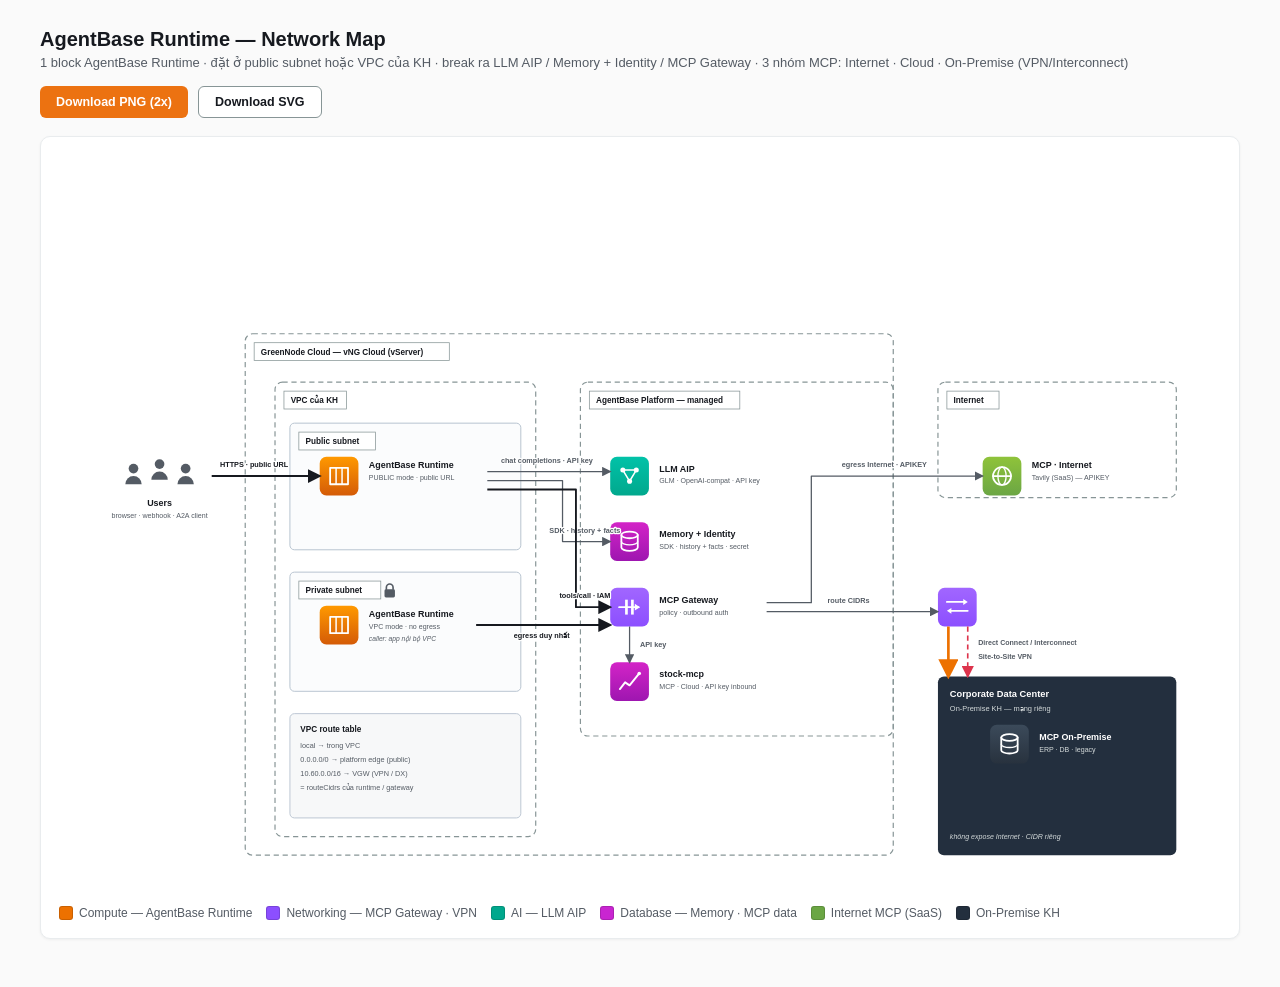
==== commit c5199727: "docs: vẽ lại connector theo lưới vuông góc (orthogonal) — bỏ đường chéo - mọi mũi tên đi ngang/dọc t" ====
--- a/docs/agentbase-network-map.html
+++ b/docs/agentbase-network-map.html
@@ -15,9 +15,9 @@
   .dot{width:12px;height:12px;border-radius:3px;display:inline-block;border:1px solid rgba(0,0,0,.15)}
   svg{display:block;width:100%;height:auto}
 </style></head><body><div class="wrap">
-<h1>AgentBase Runtime — Network Map</h1><p class="sub">1 block AgentBase Runtime · đặt ở public subnet hoặc VPC của KH (vServer) · break ra LLM AIP / Memory + Identity / MCP Gateway · 3 nhóm MCP: Internet · Cloud · On-Premise (VPN/Interconnect)</p>
+<h1>AgentBase Runtime — Network Map</h1><p class="sub">1 block AgentBase Runtime · đặt ở public subnet hoặc VPC của KH · break ra LLM AIP / Memory + Identity / MCP Gateway · 3 nhóm MCP: Internet · Cloud · On-Premise (VPN/Interconnect)</p>
 <div class="btns"><button class="b1" onclick="dl('png')">Download PNG (2x)</button><button class="b2" onclick="dl('svg')">Download SVG</button></div>
-<div class="card"><svg xmlns="http://www.w3.org/2000/svg" width="1560" height="1000" viewBox="0 0 1560 1000" font-family="Segoe UI,Helvetica,Arial,sans-serif"><defs><linearGradient id="g-compute" x1="0" y1="0" x2="0" y2="1"><stop offset="0" stop-color="#FF9900"/><stop offset="1" stop-color="#D45B07"/></linearGradient><linearGradient id="g-network" x1="0" y1="0" x2="0" y2="1"><stop offset="0" stop-color="#A166FF"/><stop offset="1" stop-color="#8C4FFF"/></linearGradient><linearGradient id="g-ml" x1="0" y1="0" x2="0" y2="1"><stop offset="0" stop-color="#01C2A8"/><stop offset="1" stop-color="#01A88D"/></linearGradient><linearGradient id="g-db" x1="0" y1="0" x2="0" y2="1"><stop offset="0" stop-color="#D324C7"/><stop offset="1" stop-color="#9E16B0"/></linearGradient><linearGradient id="g-store" x1="0" y1="0" x2="0" y2="1"><stop offset="0" stop-color="#8FC33A"/><stop offset="1" stop-color="#6BA644"/></linearGradient><linearGradient id="g-dark" x1="0" y1="0" x2="0" y2="1"><stop offset="0" stop-color="#3B4A5A"/><stop offset="1" stop-color="#28323E"/></linearGradient><marker id="mk" viewBox="0 0 10 10" refX="8.5" refY="5" markerWidth="7.5" markerHeight="7.5" orient="auto-start-reverse"><path d="M0 0L10 5L0 10z" fill="#545B64"/></marker><marker id="mkd" viewBox="0 0 10 10" refX="8.5" refY="5" markerWidth="7.5" markerHeight="7.5" orient="auto-start-reverse"><path d="M0 0L10 5L0 10z" fill="#16191F"/></marker><marker id="mko" viewBox="0 0 10 10" refX="8.5" refY="5" markerWidth="7.5" markerHeight="7.5" orient="auto-start-reverse"><path d="M0 0L10 5L0 10z" fill="#ED7100"/></marker><marker id="mkr" viewBox="0 0 10 10" refX="8.5" refY="5" markerWidth="7.5" markerHeight="7.5" orient="auto-start-reverse"><path d="M0 0L10 5L0 10z" fill="#DD344C"/></marker></defs><circle cx="110" cy="240" r="6.5" fill="#545B64"/><path d="M99 261a11 11 0 0 1 22 0z" fill="#545B64"/><circle cx="145" cy="234" r="6.5" fill="#545B64"/><path d="M134 255a11 11 0 0 1 22 0z" fill="#545B64"/><circle cx="180" cy="240" r="6.5" fill="#545B64"/><path d="M169 261a11 11 0 0 1 22 0z" fill="#545B64"/><text x="145" y="292" font-size="12" font-weight="700" fill="#16191F" text-anchor="middle" style="">Users</text><text x="145" y="308" font-size="9.5" font-weight="400" fill="#545B64" text-anchor="middle" style="">browser · webhook · A2A client</text><rect x="250" y="60" width="830" height="900" rx="10" fill="none" stroke="#879596" stroke-width="1.6" stroke-dasharray="7 5"/><rect x="262" y="72" width="262" height="24" fill="#FFFFFF" stroke="#879596" stroke-width="1"/><text x="271" y="88.5" font-size="11" font-weight="600" fill="#16191F" text-anchor="start" style="">GreenNode Cloud — vNG Cloud (vServer)</text><rect x="290" y="130" width="360" height="790" rx="10" fill="none" stroke="#879596" stroke-width="1.6" stroke-dasharray="7 5"/><rect x="302" y="142" width="84" height="24" fill="#FFFFFF" stroke="#879596" stroke-width="1"/><text x="311" y="158.5" font-size="11" font-weight="600" fill="#16191F" text-anchor="start" style="">VPC của KH</text><rect x="310" y="180" width="320" height="250" rx="6" fill="#FBFCFD" stroke="#B6C2CF" stroke-width="1.3"/><rect x="322" y="192" width="103" height="24" fill="#FFFFFF" stroke="#879596" stroke-width="1"/><text x="331" y="208.5" font-size="11" font-weight="600" fill="#16191F" text-anchor="start" style="">Public subnet</text><rect x="400" y="270" width="52" height="52" rx="9" fill="url(#g-compute)"/><path d="M414 285h24v22h-24z" fill="none" stroke="#FFFFFF" stroke-width="2.4" stroke-linecap="round" stroke-linejoin="round"/><path d="M422 285v22" fill="none" stroke="#FFFFFF" stroke-width="2" stroke-linecap="round" stroke-linejoin="round"/><path d="M430 285v22" fill="none" stroke="#FFFFFF" stroke-width="2" stroke-linecap="round" stroke-linejoin="round"/><text x="466" y="290" font-size="12" font-weight="600" fill="#16191F" text-anchor="start" style="">AgentBase Runtime</text><text x="466" y="306" font-size="9.5" font-weight="400" fill="#545B64" text-anchor="start" style="">PUBLIC mode · public URL</text><text x="466" y="322" font-size="9" font-weight="400" fill="#545B64" text-anchor="start" style="">app + LangGraph + AgentBase SDK</text><rect x="310" y="460" width="320" height="220" rx="6" fill="#FBFCFD" stroke="#B6C2CF" stroke-width="1.3"/><rect x="322" y="472" width="110" height="24" fill="#FFFFFF" stroke="#879596" stroke-width="1"/><text x="331" y="488.5" font-size="11" font-weight="600" fill="#16191F" text-anchor="start" style="">Private subnet</text><rect x="437" y="483" width="14" height="11" rx="2" fill="#545B64"/><path d="M439.5 483v-2.5a4.5 4.5 0 0 1 9 0v2.5" fill="none" stroke="#545B64" stroke-width="2.2" stroke-linecap="round" stroke-linejoin="round"/><rect x="400" y="545" width="52" height="52" rx="9" fill="url(#g-compute)"/><path d="M414 560h24v22h-24z" fill="none" stroke="#FFFFFF" stroke-width="2.4" stroke-linecap="round" stroke-linejoin="round"/><path d="M422 560v22" fill="none" stroke="#FFFFFF" stroke-width="2" stroke-linecap="round" stroke-linejoin="round"/><path d="M430 560v22" fill="none" stroke="#FFFFFF" stroke-width="2" stroke-linecap="round" stroke-linejoin="round"/><text x="466" y="565" font-size="12" font-weight="600" fill="#16191F" text-anchor="start" style="">AgentBase Runtime</text><text x="466" y="581" font-size="9.5" font-weight="400" fill="#545B64" text-anchor="start" style="">VPC mode · no egress</text><text x="466" y="597" font-size="9" font-weight="400" fill="#545B64" text-anchor="start" style=" font-style:italic;">caller: app nội bộ VPC</text><rect x="310" y="710" width="320" height="150" rx="6" fill="#F7F8F9" stroke="#B6C2CF" stroke-width="1.2"/><text x="324" y="734" font-size="11" font-weight="700" fill="#16191F" text-anchor="start" style="">VPC route table</text><text x="324" y="756" font-size="9.8" font-weight="400" fill="#545B64" text-anchor="start" style="">local  → trong VPC</text><text x="324" y="775" font-size="9.8" font-weight="400" fill="#545B64" text-anchor="start" style="">0.0.0.0/0  → platform edge (public)</text><text x="324" y="794" font-size="9.8" font-weight="400" fill="#545B64" text-anchor="start" style="">10.60.0.0/16  → VGW (VPN / DX)</text><text x="324" y="813" font-size="9.8" font-weight="400" fill="#545B64" text-anchor="start" style="">= routeCidrs của runtime / gateway</text><rect x="690" y="130" width="360" height="790" rx="10" fill="none" stroke="#879596" stroke-width="1.6" stroke-dasharray="7 5"/><rect x="702" y="142" width="202" height="24" fill="#FFFFFF" stroke="#879596" stroke-width="1"/><text x="711" y="158.5" font-size="11" font-weight="600" fill="#16191F" text-anchor="start" style="">AgentBase Platform — managed</text><rect x="720" y="200" width="52" height="52" rx="9" fill="url(#g-ml)"/><path d="M737 218L755 218M737 218L746 233M755 218L746 233" fill="none" stroke="#FFFFFF" stroke-width="2" stroke-linecap="round" stroke-linejoin="round"/><circle cx="737" cy="218" r="3.4" fill="#FFFFFF"/><circle cx="755" cy="218" r="3.4" fill="#FFFFFF"/><circle cx="746" cy="233" r="3.4" fill="#FFFFFF"/><text x="786" y="220" font-size="12" font-weight="600" fill="#16191F" text-anchor="start" style="">LLM AIP</text><text x="786" y="236" font-size="9.5" font-weight="400" fill="#545B64" text-anchor="start" style="">GLM · OpenAI-compat · API key</text><rect x="720" y="340" width="52" height="52" rx="9" fill="url(#g-db)"/><path d="M735 357a11 4.5 0 0 1 22 0v17a11 4.5 0 0 1 -22 0z" fill="none" stroke="#FFFFFF" stroke-width="2.4" stroke-linecap="round" stroke-linejoin="round"/><path d="M735 357a11 4.5 0 0 0 22 0" fill="none" stroke="#FFFFFF" stroke-width="2.4" stroke-linecap="round" stroke-linejoin="round"/><path d="M735 366a11 4.5 0 0 0 22 0" fill="none" stroke="#FFFFFF" stroke-width="1.8" stroke-linecap="round" stroke-linejoin="round"/><text x="786" y="360" font-size="12" font-weight="600" fill="#16191F" text-anchor="start" style="">Memory + Identity</text><text x="786" y="376" font-size="9.5" font-weight="400" fill="#545B64" text-anchor="start" style="">SDK · history + facts · secret</text><rect x="720" y="500" width="52" height="52" rx="9" fill="url(#g-network)"/><path d="M732 526h26" fill="none" stroke="#FFFFFF" stroke-width="2.6" stroke-linecap="round" stroke-linejoin="round"/><path d="M760 526l-7-4.5v9z" fill="#FFFFFF"/><rect x="740" y="516" width="3.6" height="20" fill="#FFFFFF"/><rect x="748" y="516" width="3.6" height="20" fill="#FFFFFF"/><text x="786" y="520" font-size="12" font-weight="600" fill="#16191F" text-anchor="start" style="">MCP Gateway</text><text x="786" y="536" font-size="9.5" font-weight="400" fill="#545B64" text-anchor="start" style="">policy · outbound auth</text><rect x="720" y="650" width="52" height="52" rx="9" fill="url(#g-db)"/><path d="M733 686L740 677L746 681L759 665" fill="none" stroke="#FFFFFF" stroke-width="2.6" stroke-linecap="round" stroke-linejoin="round"/><circle cx="759" cy="665" r="2.4" fill="#FFFFFF"/><text x="786" y="670" font-size="12" font-weight="600" fill="#16191F" text-anchor="start" style="">stock-mcp</text><text x="786" y="686" font-size="9.5" font-weight="400" fill="#545B64" text-anchor="start" style="">MCP · Cloud · API key inbound</text><rect x="1180" y="120" width="320" height="220" rx="10" fill="none" stroke="#879596" stroke-width="1.6" stroke-dasharray="7 5"/><rect x="1192" y="132" width="70" height="24" fill="#FFFFFF" stroke="#879596" stroke-width="1"/><text x="1201" y="148.5" font-size="11" font-weight="600" fill="#16191F" text-anchor="start" style="">Internet</text><rect x="1250" y="200" width="52" height="52" rx="9" fill="url(#g-store)"/><path d="M1276 214a12 12 0 1 0 0.01 0" fill="none" stroke="#FFFFFF" stroke-width="2.4" stroke-linecap="round" stroke-linejoin="round"/><path d="M1264 226h24" fill="none" stroke="#FFFFFF" stroke-width="2.4" stroke-linecap="round" stroke-linejoin="round"/><path d="M1276 214a5.5 12 0 0 0 0 24a5.5 12 0 0 0 0 -24" fill="none" stroke="#FFFFFF" stroke-width="1.8" stroke-linecap="round" stroke-linejoin="round"/><text x="1316" y="220" font-size="12" font-weight="600" fill="#16191F" text-anchor="start" style="">MCP · Internet</text><text x="1316" y="236" font-size="9.5" font-weight="400" fill="#545B64" text-anchor="start" style="">Tavily (SaaS) — APIKEY</text><rect x="1180" y="560" width="320" height="300" rx="8" fill="#232F3E"/><text x="1196" y="588" font-size="12.5" font-weight="700" fill="#FFFFFF" text-anchor="start" style="">Corporate Data Center</text><text x="1196" y="606" font-size="10" font-weight="400" fill="#D5DBDB" text-anchor="start" style="">On-Premise KH — mạng riêng</text><rect x="1250" y="650" width="52" height="52" rx="9" fill="url(#g-dark)"/><path d="M1265 667a11 4.5 0 0 1 22 0v17a11 4.5 0 0 1 -22 0z" fill="none" stroke="#FFFFFF" stroke-width="2.4" stroke-linecap="round" stroke-linejoin="round"/><path d="M1265 667a11 4.5 0 0 0 22 0" fill="none" stroke="#FFFFFF" stroke-width="2.4" stroke-linecap="round" stroke-linejoin="round"/><path d="M1265 676a11 4.5 0 0 0 22 0" fill="none" stroke="#FFFFFF" stroke-width="1.8" stroke-linecap="round" stroke-linejoin="round"/><text x="1316" y="670" font-size="12" font-weight="600" fill="#FFFFFF" text-anchor="start" style="">MCP On-Premise</text><text x="1316" y="686" font-size="9.5" font-weight="400" fill="#D5DBDB" text-anchor="start" style="">ERP · DB · legacy</text><text x="1196" y="830" font-size="9.5" font-weight="400" fill="#D5DBDB" text-anchor="start" style=" font-style:italic;">không expose Internet · CIDR riêng</text><rect x="1040" y="640" width="52" height="52" rx="9" fill="url(#g-network)"/><path d="M1052 659h24" fill="none" stroke="#FFFFFF" stroke-width="2.4" stroke-linecap="round" stroke-linejoin="round"/><path d="M1080 659l-6-4v8z" fill="#FFFFFF"/><path d="M1080 671h-24" fill="none" stroke="#FFFFFF" stroke-width="2.4" stroke-linecap="round" stroke-linejoin="round"/><path d="M1052 671l6-4v8z" fill="#FFFFFF"/><text x="1066" y="716" font-size="9.5" font-weight="600" fill="#545B64" text-anchor="middle" style=" paint-order:stroke;stroke:#FFFFFF;stroke-width:3.5;stroke-linejoin:round;">Direct Connect · Site-to-Site VPN</text><polyline points="170,240 400,296" fill="none" stroke="#16191F" stroke-width="2.5" marker-end="url(#mkd)"/><text x="280" y="256" font-size="9.8" font-weight="600" fill="#16191F" text-anchor="middle" style=" paint-order:stroke;stroke:#FFFFFF;stroke-width:3.5;stroke-linejoin:round;">HTTPS · public URL</text><polyline points="620,288 720,226" fill="none" stroke="#545B64" stroke-width="1.7" marker-end="url(#mk)"/><text x="660" y="250" font-size="9.8" font-weight="600" fill="#545B64" text-anchor="middle" style=" paint-order:stroke;stroke:#FFFFFF;stroke-width:3.5;stroke-linejoin:round;">chat completions · API key</text><polyline points="620,302 720,366" fill="none" stroke="#545B64" stroke-width="1.7" marker-end="url(#mk)"/><text x="660" y="350" font-size="9.8" font-weight="600" fill="#545B64" text-anchor="middle" style=" paint-order:stroke;stroke:#FFFFFF;stroke-width:3.5;stroke-linejoin:round;">SDK · history + facts</text><polyline points="620,316 720,526" fill="none" stroke="#16191F" stroke-width="2.5" marker-end="url(#mkd)"/><text x="606" y="420" font-size="9.8" font-weight="600" fill="#16191F" text-anchor="middle" style=" paint-order:stroke;stroke:#FFFFFF;stroke-width:3.5;stroke-linejoin:round;">tools/call · IAM</text><polyline points="620,570 720,532" fill="none" stroke="#16191F" stroke-width="2.5" marker-end="url(#mkd)"/><text x="676" y="566" font-size="9.8" font-weight="600" fill="#16191F" text-anchor="middle" style=" paint-order:stroke;stroke:#FFFFFF;stroke-width:3.5;stroke-linejoin:round;">egress duy nhất</text><polyline points="772,515 1250,240" fill="none" stroke="#545B64" stroke-width="1.7" marker-end="url(#mk)"/><text x="1010" y="372" font-size="9.8" font-weight="600" fill="#545B64" text-anchor="middle" style=" paint-order:stroke;stroke:#FFFFFF;stroke-width:3.5;stroke-linejoin:round;">egress Internet · APIKEY</text><polyline points="746,552 746,650" fill="none" stroke="#545B64" stroke-width="1.7" marker-end="url(#mk)"/><text x="760" y="606" font-size="9.8" font-weight="600" fill="#545B64" text-anchor="start" style=" paint-order:stroke;stroke:#FFFFFF;stroke-width:3.5;stroke-linejoin:round;">API key</text><polyline points="772,526 1040,660" fill="none" stroke="#545B64" stroke-width="1.7" marker-end="url(#mk)"/><text x="880" y="606" font-size="9.8" font-weight="600" fill="#545B64" text-anchor="middle" style=" paint-order:stroke;stroke:#FFFFFF;stroke-width:3.5;stroke-linejoin:round;">route CIDRs</text><polyline points="1092,654 1180,662" fill="none" stroke="#ED7100" stroke-width="3.6" marker-end="url(#mko)"/><polyline points="1092,678 1180,690" fill="none" stroke="#DD344C" stroke-width="2.2" stroke-dasharray="7 5" marker-end="url(#mkr)"/></svg><div class="legend"><span class="chip"><span class="dot" style="background:#ED7100"></span>Compute — AgentBase Runtime</span><span class="chip"><span class="dot" style="background:#8C4FFF"></span>Networking — MCP Gateway · VPN</span><span class="chip"><span class="dot" style="background:#01A88D"></span>AI — LLM AIP</span><span class="chip"><span class="dot" style="background:#C925D1"></span>Database — Memory · MCP data</span><span class="chip"><span class="dot" style="background:#6BA644"></span>Internet MCP (SaaS)</span><span class="chip"><span class="dot" style="background:#232F3E"></span>On-Premise KH</span></div></div>
+<div class="card"><svg xmlns="http://www.w3.org/2000/svg" width="1560" height="990" viewBox="0 0 1560 990" font-family="Segoe UI,Helvetica,Arial,sans-serif"><defs><linearGradient id="g-compute" x1="0" y1="0" x2="0" y2="1"><stop offset="0" stop-color="#FF9900"/><stop offset="1" stop-color="#D45B07"/></linearGradient><linearGradient id="g-network" x1="0" y1="0" x2="0" y2="1"><stop offset="0" stop-color="#A166FF"/><stop offset="1" stop-color="#8C4FFF"/></linearGradient><linearGradient id="g-ml" x1="0" y1="0" x2="0" y2="1"><stop offset="0" stop-color="#01C2A8"/><stop offset="1" stop-color="#01A88D"/></linearGradient><linearGradient id="g-db" x1="0" y1="0" x2="0" y2="1"><stop offset="0" stop-color="#D324C7"/><stop offset="1" stop-color="#9E16B0"/></linearGradient><linearGradient id="g-store" x1="0" y1="0" x2="0" y2="1"><stop offset="0" stop-color="#8FC33A"/><stop offset="1" stop-color="#6BA644"/></linearGradient><linearGradient id="g-dark" x1="0" y1="0" x2="0" y2="1"><stop offset="0" stop-color="#3B4A5A"/><stop offset="1" stop-color="#28323E"/></linearGradient><marker id="mk" viewBox="0 0 10 10" refX="8.5" refY="5" markerWidth="7.5" markerHeight="7.5" orient="auto-start-reverse"><path d="M0 0L10 5L0 10z" fill="#545B64"/></marker><marker id="mkd" viewBox="0 0 10 10" refX="8.5" refY="5" markerWidth="7.5" markerHeight="7.5" orient="auto-start-reverse"><path d="M0 0L10 5L0 10z" fill="#16191F"/></marker><marker id="mko" viewBox="0 0 10 10" refX="8.5" refY="5" markerWidth="7.5" markerHeight="7.5" orient="auto-start-reverse"><path d="M0 0L10 5L0 10z" fill="#ED7100"/></marker><marker id="mkr" viewBox="0 0 10 10" refX="8.5" refY="5" markerWidth="7.5" markerHeight="7.5" orient="auto-start-reverse"><path d="M0 0L10 5L0 10z" fill="#DD344C"/></marker></defs><circle cx="100" cy="421" r="6.5" fill="#545B64"/><path d="M89 442a11 11 0 0 1 22 0z" fill="#545B64"/><circle cx="135" cy="415" r="6.5" fill="#545B64"/><path d="M124 436a11 11 0 0 1 22 0z" fill="#545B64"/><circle cx="170" cy="421" r="6.5" fill="#545B64"/><path d="M159 442a11 11 0 0 1 22 0z" fill="#545B64"/><text x="135" y="471" font-size="12" font-weight="700" fill="#16191F" text-anchor="middle" style="">Users</text><text x="135" y="487" font-size="9.5" font-weight="400" fill="#545B64" text-anchor="middle" style="">browser · webhook · A2A client</text><rect x="250" y="240" width="870" height="700" rx="10" fill="none" stroke="#879596" stroke-width="1.6" stroke-dasharray="7 5"/><rect x="262" y="252" width="262" height="24" fill="#FFFFFF" stroke="#879596" stroke-width="1"/><text x="271" y="268.5" font-size="11" font-weight="600" fill="#16191F" text-anchor="start" style="">GreenNode Cloud — vNG Cloud (vServer)</text><rect x="290" y="305" width="350" height="610" rx="10" fill="none" stroke="#879596" stroke-width="1.6" stroke-dasharray="7 5"/><rect x="302" y="317" width="84" height="24" fill="#FFFFFF" stroke="#879596" stroke-width="1"/><text x="311" y="333.5" font-size="11" font-weight="600" fill="#16191F" text-anchor="start" style="">VPC của KH</text><rect x="310" y="360" width="310" height="170" rx="6" fill="#FBFCFD" stroke="#B6C2CF" stroke-width="1.3"/><rect x="322" y="372" width="103" height="24" fill="#FFFFFF" stroke="#879596" stroke-width="1"/><text x="331" y="388.5" font-size="11" font-weight="600" fill="#16191F" text-anchor="start" style="">Public subnet</text><rect x="350" y="405" width="52" height="52" rx="9" fill="url(#g-compute)"/><path d="M364 420h24v22h-24z" fill="none" stroke="#FFFFFF" stroke-width="2.4" stroke-linecap="round" stroke-linejoin="round"/><path d="M372 420v22" fill="none" stroke="#FFFFFF" stroke-width="2" stroke-linecap="round" stroke-linejoin="round"/><path d="M380 420v22" fill="none" stroke="#FFFFFF" stroke-width="2" stroke-linecap="round" stroke-linejoin="round"/><text x="416" y="420" font-size="12" font-weight="600" fill="#16191F" text-anchor="start" style="">AgentBase Runtime</text><text x="416" y="436" font-size="9.5" font-weight="400" fill="#545B64" text-anchor="start" style="">PUBLIC mode · public URL</text><rect x="310" y="560" width="310" height="160" rx="6" fill="#FBFCFD" stroke="#B6C2CF" stroke-width="1.3"/><rect x="322" y="572" width="110" height="24" fill="#FFFFFF" stroke="#879596" stroke-width="1"/><text x="331" y="588.5" font-size="11" font-weight="600" fill="#16191F" text-anchor="start" style="">Private subnet</text><rect x="437" y="583" width="14" height="11" rx="2" fill="#545B64"/><path d="M439.5 583v-2.5a4.5 4.5 0 0 1 9 0v2.5" fill="none" stroke="#545B64" stroke-width="2.2" stroke-linecap="round" stroke-linejoin="round"/><rect x="350" y="605" width="52" height="52" rx="9" fill="url(#g-compute)"/><path d="M364 620h24v22h-24z" fill="none" stroke="#FFFFFF" stroke-width="2.4" stroke-linecap="round" stroke-linejoin="round"/><path d="M372 620v22" fill="none" stroke="#FFFFFF" stroke-width="2" stroke-linecap="round" stroke-linejoin="round"/><path d="M380 620v22" fill="none" stroke="#FFFFFF" stroke-width="2" stroke-linecap="round" stroke-linejoin="round"/><text x="416" y="620" font-size="12" font-weight="600" fill="#16191F" text-anchor="start" style="">AgentBase Runtime</text><text x="416" y="636" font-size="9.5" font-weight="400" fill="#545B64" text-anchor="start" style="">VPC mode · no egress</text><text x="416" y="652" font-size="9" font-weight="400" fill="#545B64" text-anchor="start" style=" font-style:italic;">caller: app nội bộ VPC</text><rect x="310" y="750" width="310" height="140" rx="6" fill="#F7F8F9" stroke="#B6C2CF" stroke-width="1.2"/><text x="324" y="774" font-size="11" font-weight="700" fill="#16191F" text-anchor="start" style="">VPC route table</text><text x="324" y="796" font-size="9.8" font-weight="400" fill="#545B64" text-anchor="start" style="">local  → trong VPC</text><text x="324" y="815" font-size="9.8" font-weight="400" fill="#545B64" text-anchor="start" style="">0.0.0.0/0  → platform edge (public)</text><text x="324" y="834" font-size="9.8" font-weight="400" fill="#545B64" text-anchor="start" style="">10.60.0.0/16  → VGW (VPN / DX)</text><text x="324" y="853" font-size="9.8" font-weight="400" fill="#545B64" text-anchor="start" style="">= routeCidrs của runtime / gateway</text><rect x="700" y="305" width="420" height="475" rx="10" fill="none" stroke="#879596" stroke-width="1.6" stroke-dasharray="7 5"/><rect x="712" y="317" width="202" height="24" fill="#FFFFFF" stroke="#879596" stroke-width="1"/><text x="721" y="333.5" font-size="11" font-weight="600" fill="#16191F" text-anchor="start" style="">AgentBase Platform — managed</text><rect x="740" y="405" width="52" height="52" rx="9" fill="url(#g-ml)"/><path d="M757 423L775 423M757 423L766 438M775 423L766 438" fill="none" stroke="#FFFFFF" stroke-width="2" stroke-linecap="round" stroke-linejoin="round"/><circle cx="757" cy="423" r="3.4" fill="#FFFFFF"/><circle cx="775" cy="423" r="3.4" fill="#FFFFFF"/><circle cx="766" cy="438" r="3.4" fill="#FFFFFF"/><text x="806" y="425" font-size="12" font-weight="600" fill="#16191F" text-anchor="start" style="">LLM AIP</text><text x="806" y="441" font-size="9.5" font-weight="400" fill="#545B64" text-anchor="start" style="">GLM · OpenAI-compat · API key</text><rect x="740" y="493" width="52" height="52" rx="9" fill="url(#g-db)"/><path d="M755 510a11 4.5 0 0 1 22 0v17a11 4.5 0 0 1 -22 0z" fill="none" stroke="#FFFFFF" stroke-width="2.4" stroke-linecap="round" stroke-linejoin="round"/><path d="M755 510a11 4.5 0 0 0 22 0" fill="none" stroke="#FFFFFF" stroke-width="2.4" stroke-linecap="round" stroke-linejoin="round"/><path d="M755 519a11 4.5 0 0 0 22 0" fill="none" stroke="#FFFFFF" stroke-width="1.8" stroke-linecap="round" stroke-linejoin="round"/><text x="806" y="513" font-size="12" font-weight="600" fill="#16191F" text-anchor="start" style="">Memory + Identity</text><text x="806" y="529" font-size="9.5" font-weight="400" fill="#545B64" text-anchor="start" style="">SDK · history + facts · secret</text><rect x="740" y="581" width="52" height="52" rx="9" fill="url(#g-network)"/><path d="M752 607h26" fill="none" stroke="#FFFFFF" stroke-width="2.6" stroke-linecap="round" stroke-linejoin="round"/><path d="M780 607l-7-4.5v9z" fill="#FFFFFF"/><rect x="760" y="597" width="3.6" height="20" fill="#FFFFFF"/><rect x="768" y="597" width="3.6" height="20" fill="#FFFFFF"/><text x="806" y="601" font-size="12" font-weight="600" fill="#16191F" text-anchor="start" style="">MCP Gateway</text><text x="806" y="617" font-size="9.5" font-weight="400" fill="#545B64" text-anchor="start" style="">policy · outbound auth</text><rect x="740" y="681" width="52" height="52" rx="9" fill="url(#g-db)"/><path d="M753 717L760 708L766 712L779 696" fill="none" stroke="#FFFFFF" stroke-width="2.6" stroke-linecap="round" stroke-linejoin="round"/><circle cx="779" cy="696" r="2.4" fill="#FFFFFF"/><text x="806" y="701" font-size="12" font-weight="600" fill="#16191F" text-anchor="start" style="">stock-mcp</text><text x="806" y="717" font-size="9.5" font-weight="400" fill="#545B64" text-anchor="start" style="">MCP · Cloud · API key inbound</text><rect x="1180" y="305" width="320" height="155" rx="10" fill="none" stroke="#879596" stroke-width="1.6" stroke-dasharray="7 5"/><rect x="1192" y="317" width="70" height="24" fill="#FFFFFF" stroke="#879596" stroke-width="1"/><text x="1201" y="333.5" font-size="11" font-weight="600" fill="#16191F" text-anchor="start" style="">Internet</text><rect x="1240" y="405" width="52" height="52" rx="9" fill="url(#g-store)"/><path d="M1266 419a12 12 0 1 0 0.01 0" fill="none" stroke="#FFFFFF" stroke-width="2.4" stroke-linecap="round" stroke-linejoin="round"/><path d="M1254 431h24" fill="none" stroke="#FFFFFF" stroke-width="2.4" stroke-linecap="round" stroke-linejoin="round"/><path d="M1266 419a5.5 12 0 0 0 0 24a5.5 12 0 0 0 0 -24" fill="none" stroke="#FFFFFF" stroke-width="1.8" stroke-linecap="round" stroke-linejoin="round"/><text x="1306" y="420" font-size="12" font-weight="600" fill="#16191F" text-anchor="start" style="">MCP · Internet</text><text x="1306" y="436" font-size="9.5" font-weight="400" fill="#545B64" text-anchor="start" style="">Tavily (SaaS) — APIKEY</text><rect x="1180" y="581" width="52" height="52" rx="9" fill="url(#g-network)"/><path d="M1192 600h24" fill="none" stroke="#FFFFFF" stroke-width="2.4" stroke-linecap="round" stroke-linejoin="round"/><path d="M1220 600l-6-4v8z" fill="#FFFFFF"/><path d="M1220 612h-24" fill="none" stroke="#FFFFFF" stroke-width="2.4" stroke-linecap="round" stroke-linejoin="round"/><path d="M1192 612l6-4v8z" fill="#FFFFFF"/><rect x="1180" y="700" width="320" height="240" rx="8" fill="#232F3E"/><text x="1196" y="728" font-size="12.5" font-weight="700" fill="#FFFFFF" text-anchor="start" style="">Corporate Data Center</text><text x="1196" y="746" font-size="10" font-weight="400" fill="#D5DBDB" text-anchor="start" style="">On-Premise KH — mạng riêng</text><rect x="1250" y="765" width="52" height="52" rx="9" fill="url(#g-dark)"/><path d="M1265 782a11 4.5 0 0 1 22 0v17a11 4.5 0 0 1 -22 0z" fill="none" stroke="#FFFFFF" stroke-width="2.4" stroke-linecap="round" stroke-linejoin="round"/><path d="M1265 782a11 4.5 0 0 0 22 0" fill="none" stroke="#FFFFFF" stroke-width="2.4" stroke-linecap="round" stroke-linejoin="round"/><path d="M1265 791a11 4.5 0 0 0 22 0" fill="none" stroke="#FFFFFF" stroke-width="1.8" stroke-linecap="round" stroke-linejoin="round"/><text x="1316" y="785" font-size="12" font-weight="600" fill="#FFFFFF" text-anchor="start" style="">MCP On-Premise</text><text x="1316" y="801" font-size="9.5" font-weight="400" fill="#D5DBDB" text-anchor="start" style="">ERP · DB · legacy</text><text x="1196" y="918" font-size="9.5" font-weight="400" fill="#D5DBDB" text-anchor="start" style=" font-style:italic;">không expose Internet · CIDR riêng</text><polyline points="205,431 350,431" fill="none" stroke="#16191F" stroke-width="2.5" stroke-linejoin="round" marker-end="url(#mkd)"/><text x="262" y="419" font-size="9.8" font-weight="600" fill="#16191F" text-anchor="middle" style=" paint-order:stroke;stroke:#FFFFFF;stroke-width:3.5;stroke-linejoin:round;">HTTPS · public URL</text><polyline points="575,425 740,425" fill="none" stroke="#545B64" stroke-width="1.7" stroke-linejoin="round" marker-end="url(#mk)"/><text x="655" y="413" font-size="9.8" font-weight="600" fill="#545B64" text-anchor="middle" style=" paint-order:stroke;stroke:#FFFFFF;stroke-width:3.5;stroke-linejoin:round;">chat completions · API key</text><polyline points="575,437 676,437 676,519 740,519" fill="none" stroke="#545B64" stroke-width="1.7" stroke-linejoin="round" marker-end="url(#mk)"/><text x="706" y="507" font-size="9.8" font-weight="600" fill="#545B64" text-anchor="middle" style=" paint-order:stroke;stroke:#FFFFFF;stroke-width:3.5;stroke-linejoin:round;">SDK · history + facts</text><polyline points="575,449 694,449 694,607 740,607" fill="none" stroke="#16191F" stroke-width="2.5" stroke-linejoin="round" marker-end="url(#mkd)"/><text x="706" y="595" font-size="9.8" font-weight="600" fill="#16191F" text-anchor="middle" style=" paint-order:stroke;stroke:#FFFFFF;stroke-width:3.5;stroke-linejoin:round;">tools/call · IAM</text><polyline points="560,631 740,631" fill="none" stroke="#16191F" stroke-width="2.5" stroke-linejoin="round" marker-end="url(#mkd)"/><text x="648" y="649" font-size="9.8" font-weight="600" fill="#16191F" text-anchor="middle" style=" paint-order:stroke;stroke:#FFFFFF;stroke-width:3.5;stroke-linejoin:round;">egress duy nhất</text><polyline points="766,633 766,681" fill="none" stroke="#545B64" stroke-width="1.7" stroke-linejoin="round" marker-end="url(#mk)"/><text x="780" y="661" font-size="9.8" font-weight="600" fill="#545B64" text-anchor="start" style=" paint-order:stroke;stroke:#FFFFFF;stroke-width:3.5;stroke-linejoin:round;">API key</text><polyline points="950,601 1010,601 1010,431 1240,431" fill="none" stroke="#545B64" stroke-width="1.7" stroke-linejoin="round" marker-end="url(#mk)"/><text x="1108" y="419" font-size="9.8" font-weight="600" fill="#545B64" text-anchor="middle" style=" paint-order:stroke;stroke:#FFFFFF;stroke-width:3.5;stroke-linejoin:round;">egress Internet · APIKEY</text><polyline points="950,613 1180,613" fill="none" stroke="#545B64" stroke-width="1.7" stroke-linejoin="round" marker-end="url(#mk)"/><text x="1060" y="601" font-size="9.8" font-weight="600" fill="#545B64" text-anchor="middle" style=" paint-order:stroke;stroke:#FFFFFF;stroke-width:3.5;stroke-linejoin:round;">route CIDRs</text><polyline points="1194,633 1194,700" fill="none" stroke="#ED7100" stroke-width="3.6" stroke-linejoin="round" marker-end="url(#mko)"/><polyline points="1220,633 1220,700" fill="none" stroke="#DD344C" stroke-width="2.2" stroke-dasharray="7 5" stroke-linejoin="round" marker-end="url(#mkr)"/><text x="1234" y="658" font-size="9.5" font-weight="600" fill="#545B64" text-anchor="start" style="">Direct Connect / Interconnect</text><text x="1234" y="676" font-size="9.5" font-weight="600" fill="#545B64" text-anchor="start" style="">Site-to-Site VPN</text></svg><div class="legend"><span class="chip"><span class="dot" style="background:#ED7100"></span>Compute — AgentBase Runtime</span><span class="chip"><span class="dot" style="background:#8C4FFF"></span>Networking — MCP Gateway · VPN</span><span class="chip"><span class="dot" style="background:#01A88D"></span>AI — LLM AIP</span><span class="chip"><span class="dot" style="background:#C925D1"></span>Database — Memory · MCP data</span><span class="chip"><span class="dot" style="background:#6BA644"></span>Internet MCP (SaaS)</span><span class="chip"><span class="dot" style="background:#232F3E"></span>On-Premise KH</span></div></div>
 </div><script>
 const NAME='agentbase-network-map';
 function dl(t){
